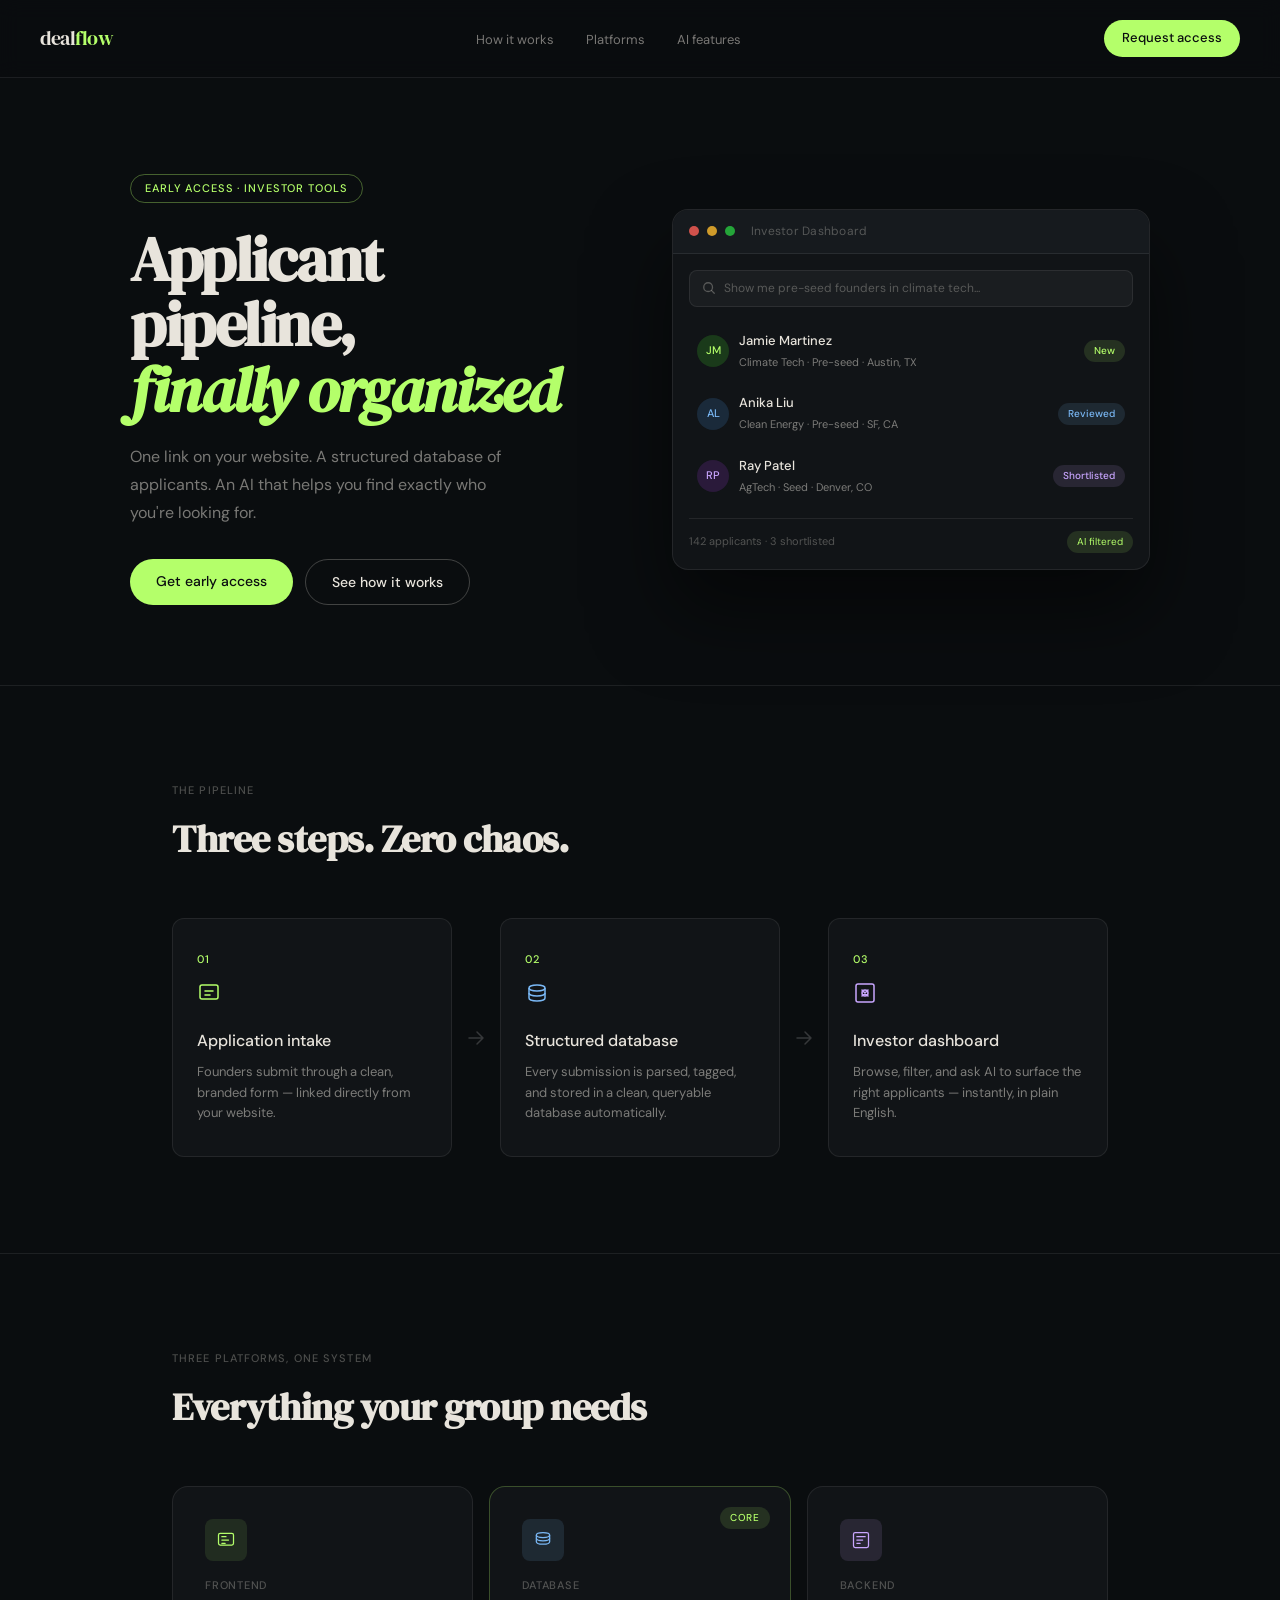
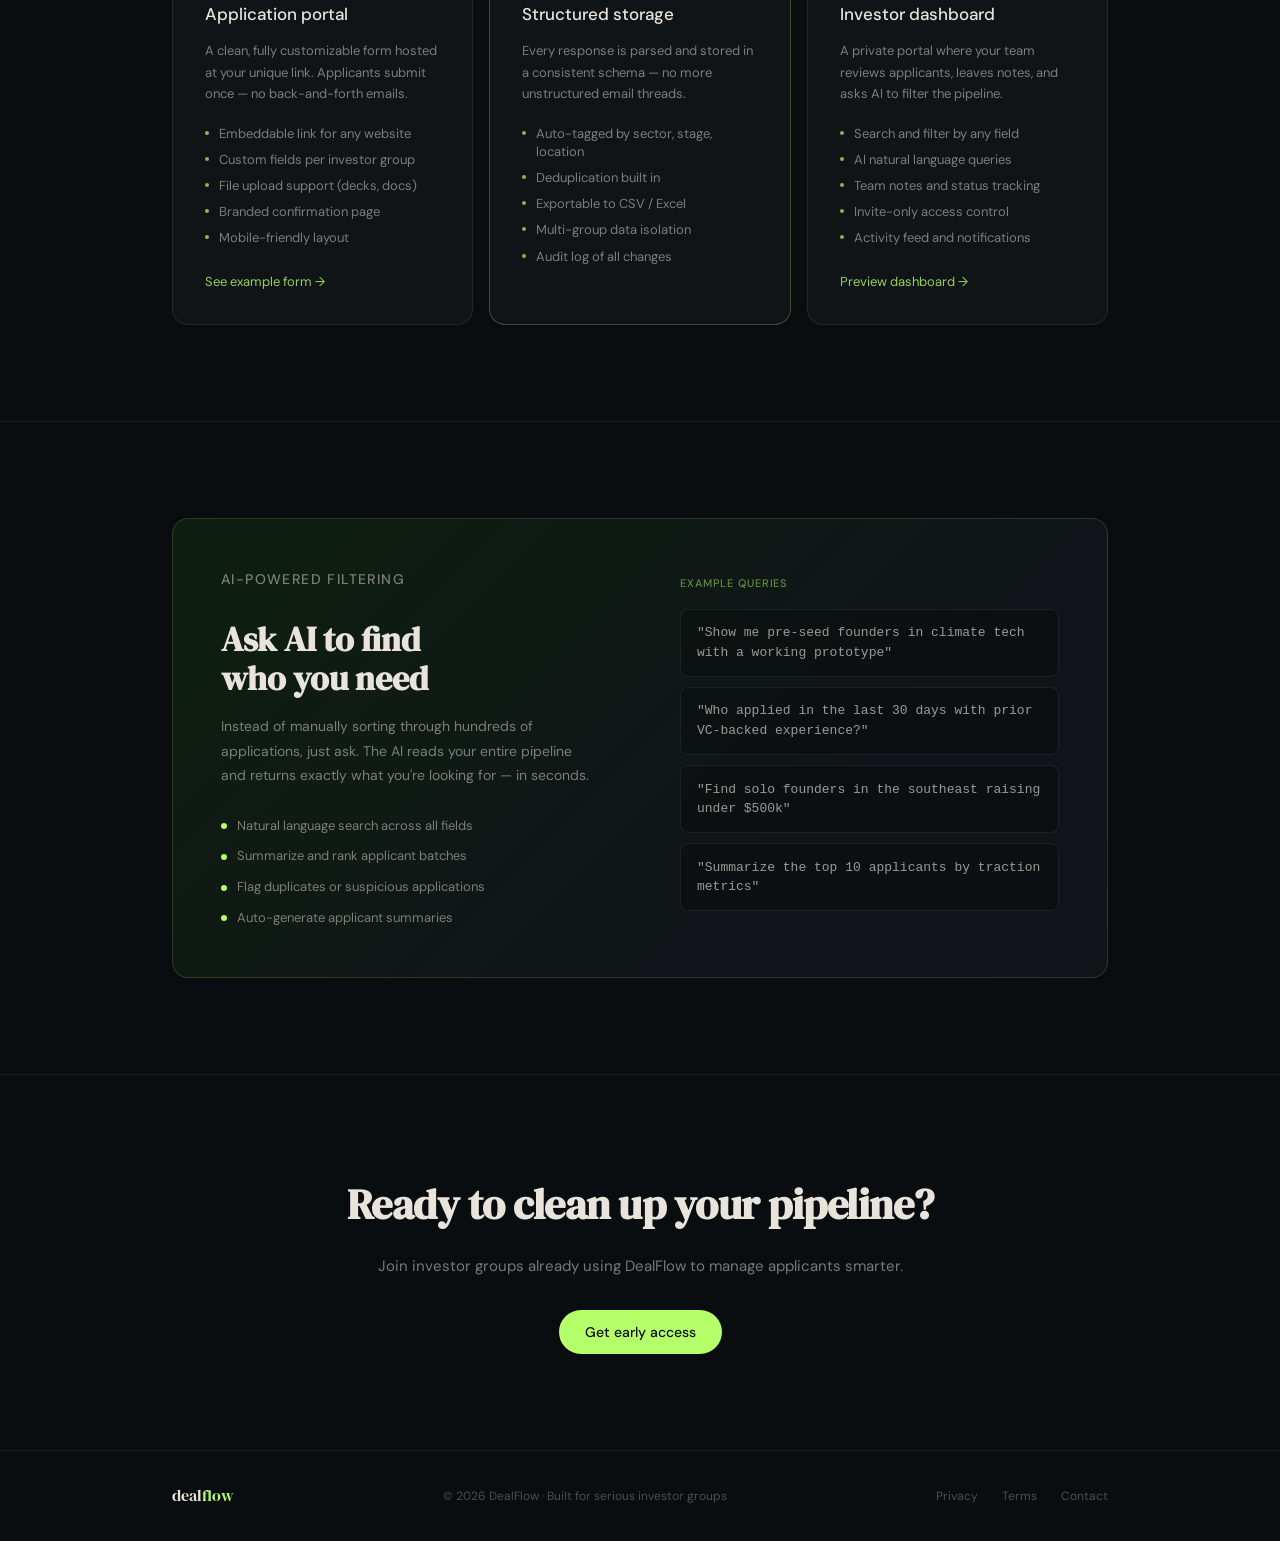
==== index.html @ 6d6d89c4 "Add files via upload" ====
<!DOCTYPE html>
<html lang="en">
<head>
  <meta charset="UTF-8" />
  <meta name="viewport" content="width=device-width, initial-scale=1.0" />
  <title>DealFlow — Investor Pipeline Tool</title>
  <link rel="preconnect" href="https://fonts.googleapis.com" />
  <link rel="preconnect" href="https://fonts.gstatic.com" crossorigin />
  <link href="https://fonts.googleapis.com/css2?family=DM+Serif+Display:ital@0;1&family=DM+Sans:opsz,wght@9..40,300;9..40,400;9..40,500&display=swap" rel="stylesheet" />
  <link rel="stylesheet" href="style.css" />
</head>
<body>

  <!-- NAV -->
  <nav class="nav">
    <div class="nav__logo">deal<span>flow</span></div>
    <ul class="nav__links">
      <li><a href="#how-it-works">How it works</a></li>
      <li><a href="#platforms">Platforms</a></li>
      <li><a href="#ai">AI features</a></li>
    </ul>
    <a href="apply.html" class="btn btn--cta">Request access</a>
    <button class="nav__hamburger" aria-label="Open menu">
      <span></span><span></span><span></span>
    </button>
  </nav>

  <!-- MOBILE MENU -->
  <div class="mobile-menu">
    <a href="#how-it-works">How it works</a>
    <a href="#platforms">Platforms</a>
    <a href="#ai">AI features</a>
    <a href="apply.html" class="btn btn--cta">Request access</a>
  </div>

  <!-- HERO -->
  <section class="hero">
    <div class="hero__inner">
      <div class="pill">Early access · Investor tools</div>
      <h1 class="hero__headline">
        Applicant pipeline,<br><em>finally organized</em>
      </h1>
      <p class="hero__sub">
        One link on your website. A structured database of applicants. An AI that helps you find exactly who you're looking for.
      </p>
      <div class="hero__actions">
        <a href="apply.html" class="btn btn--primary">Get early access</a>
        <a href="#how-it-works" class="btn btn--ghost">See how it works</a>
      </div>
    </div>
    <div class="hero__visual" aria-hidden="true">
      <div class="mock-card">
        <div class="mock-card__header">
          <div class="mock-dot" style="background:#ff5f57"></div>
          <div class="mock-dot" style="background:#febc2e"></div>
          <div class="mock-dot" style="background:#28c840"></div>
          <span class="mock-card__title">Investor Dashboard</span>
        </div>
        <div class="mock-card__body">
          <div class="mock-search">
            <svg width="14" height="14" viewBox="0 0 16 16" fill="none"><circle cx="7" cy="7" r="5" stroke="currentColor" stroke-width="1.5"/><path d="M11 11l3 3" stroke="currentColor" stroke-width="1.5" stroke-linecap="round"/></svg>
            Show me pre-seed founders in climate tech...
          </div>
          <div class="mock-rows">
            <div class="mock-row">
              <div class="mock-avatar" style="background:#1a3a1a; color:#B4FF6A">JM</div>
              <div class="mock-info">
                <strong>Jamie Martinez</strong>
                <span>Climate Tech · Pre-seed · Austin, TX</span>
              </div>
              <div class="mock-badge green">New</div>
            </div>
            <div class="mock-row">
              <div class="mock-avatar" style="background:#1a2a3a; color:#7ab8f5">AL</div>
              <div class="mock-info">
                <strong>Anika Liu</strong>
                <span>Clean Energy · Pre-seed · SF, CA</span>
              </div>
              <div class="mock-badge blue">Reviewed</div>
            </div>
            <div class="mock-row">
              <div class="mock-avatar" style="background:#2a1a3a; color:#c9a6ff">RP</div>
              <div class="mock-info">
                <strong>Ray Patel</strong>
                <span>AgTech · Seed · Denver, CO</span>
              </div>
              <div class="mock-badge purple">Shortlisted</div>
            </div>
          </div>
          <div class="mock-footer">
            <span>142 applicants · 3 shortlisted</span>
            <span class="mock-ai-tag">AI filtered</span>
          </div>
        </div>
      </div>
    </div>
  </section>

  <!-- HOW IT WORKS -->
  <section class="flow-section" id="how-it-works">
    <div class="container">
      <p class="section-label">The pipeline</p>
      <h2 class="section-title">Three steps. Zero chaos.</h2>
      <div class="flow">
        <div class="flow__card">
          <div class="flow__num">01</div>
          <div class="flow__icon">
            <svg width="24" height="24" viewBox="0 0 24 24" fill="none"><rect x="3" y="4" width="18" height="14" rx="2" stroke="#B4FF6A" stroke-width="1.5"/><path d="M8 10h8M8 14h5" stroke="#B4FF6A" stroke-width="1.5" stroke-linecap="round"/></svg>
          </div>
          <h3>Application intake</h3>
          <p>Founders submit through a clean, branded form — linked directly from your website.</p>
        </div>
        <div class="flow__arrow">
          <svg width="24" height="24" viewBox="0 0 24 24" fill="none"><path d="M5 12h14M13 6l6 6-6 6" stroke="currentColor" stroke-width="1.5" stroke-linecap="round" stroke-linejoin="round"/></svg>
        </div>
        <div class="flow__card">
          <div class="flow__num">02</div>
          <div class="flow__icon">
            <svg width="24" height="24" viewBox="0 0 24 24" fill="none"><ellipse cx="12" cy="7" rx="8" ry="3" stroke="#7ab8f5" stroke-width="1.5"/><path d="M4 7v5c0 1.66 3.58 3 8 3s8-1.34 8-3V7" stroke="#7ab8f5" stroke-width="1.5"/><path d="M4 12v5c0 1.66 3.58 3 8 3s8-1.34 8-3v-5" stroke="#7ab8f5" stroke-width="1.5"/></svg>
          </div>
          <h3>Structured database</h3>
          <p>Every submission is parsed, tagged, and stored in a clean, queryable database automatically.</p>
        </div>
        <div class="flow__arrow">
          <svg width="24" height="24" viewBox="0 0 24 24" fill="none"><path d="M5 12h14M13 6l6 6-6 6" stroke="currentColor" stroke-width="1.5" stroke-linecap="round" stroke-linejoin="round"/></svg>
        </div>
        <div class="flow__card">
          <div class="flow__num">03</div>
          <div class="flow__icon">
            <svg width="24" height="24" viewBox="0 0 24 24" fill="none"><rect x="3" y="3" width="18" height="18" rx="2" stroke="#c9a6ff" stroke-width="1.5"/><path d="M9 9l6 6M15 9l-6 6" stroke="#c9a6ff" stroke-width="1.5" stroke-linecap="round"/><circle cx="12" cy="12" r="3" stroke="#c9a6ff" stroke-width="1.5"/></svg>
          </div>
          <h3>Investor dashboard</h3>
          <p>Browse, filter, and ask AI to surface the right applicants — instantly, in plain English.</p>
        </div>
      </div>
    </div>
  </section>

  <!-- PLATFORMS -->
  <section class="platforms" id="platforms">
    <div class="container">
      <p class="section-label">Three platforms, one system</p>
      <h2 class="section-title">Everything your group needs</h2>
      <div class="platforms__grid">

        <div class="platform-card">
          <div class="platform-card__icon icon--green">
            <svg width="20" height="20" viewBox="0 0 24 24" fill="none"><rect x="3" y="4" width="18" height="14" rx="2" stroke="#B4FF6A" stroke-width="1.5"/><path d="M7 8h5M7 12h8M7 16h4" stroke="#B4FF6A" stroke-width="1.5" stroke-linecap="round"/></svg>
          </div>
          <div class="platform-card__tag">Frontend</div>
          <h3>Application portal</h3>
          <p>A clean, fully customizable form hosted at your unique link. Applicants submit once — no back-and-forth emails.</p>
          <ul class="feature-list">
            <li>Embeddable link for any website</li>
            <li>Custom fields per investor group</li>
            <li>File upload support (decks, docs)</li>
            <li>Branded confirmation page</li>
            <li>Mobile-friendly layout</li>
          </ul>
          <a href="apply.html" class="platform-card__link">See example form →</a>
        </div>

        <div class="platform-card platform-card--featured">
          <div class="platform-card__badge">Core</div>
          <div class="platform-card__icon icon--blue">
            <svg width="20" height="20" viewBox="0 0 24 24" fill="none"><ellipse cx="12" cy="6" rx="8" ry="3" stroke="#7ab8f5" stroke-width="1.5"/><path d="M4 6v4c0 1.66 3.58 3 8 3s8-1.34 8-3V6" stroke="#7ab8f5" stroke-width="1.5"/><path d="M4 10v4c0 1.66 3.58 3 8 3s8-1.34 8-3v-4" stroke="#7ab8f5" stroke-width="1.5"/></svg>
          </div>
          <div class="platform-card__tag">Database</div>
          <h3>Structured storage</h3>
          <p>Every response is parsed and stored in a consistent schema — no more unstructured email threads.</p>
          <ul class="feature-list">
            <li>Auto-tagged by sector, stage, location</li>
            <li>Deduplication built in</li>
            <li>Exportable to CSV / Excel</li>
            <li>Multi-group data isolation</li>
            <li>Audit log of all changes</li>
          </ul>
        </div>

        <div class="platform-card">
          <div class="platform-card__icon icon--purple">
            <svg width="20" height="20" viewBox="0 0 24 24" fill="none"><rect x="3" y="3" width="18" height="18" rx="2" stroke="#c9a6ff" stroke-width="1.5"/><path d="M7 8h10M7 12h7M7 16h4" stroke="#c9a6ff" stroke-width="1.5" stroke-linecap="round"/></svg>
          </div>
          <div class="platform-card__tag">Backend</div>
          <h3>Investor dashboard</h3>
          <p>A private portal where your team reviews applicants, leaves notes, and asks AI to filter the pipeline.</p>
          <ul class="feature-list">
            <li>Search and filter by any field</li>
            <li>AI natural language queries</li>
            <li>Team notes and status tracking</li>
            <li>Invite-only access control</li>
            <li>Activity feed and notifications</li>
          </ul>
          <a href="dashboard.html" class="platform-card__link">Preview dashboard →</a>
        </div>

      </div>
    </div>
  </section>

  <!-- AI SECTION -->
  <section class="ai-section" id="ai">
    <div class="container">
      <div class="ai-section__inner">
        <div class="ai-section__copy">
          <p class="section-label">AI-powered filtering</p>
          <h2>Ask AI to find<br>who you need</h2>
          <p>Instead of manually sorting through hundreds of applications, just ask. The AI reads your entire pipeline and returns exactly what you're looking for — in seconds.</p>
          <div class="ai-section__features">
            <div class="ai-feature">
              <div class="ai-feature__dot"></div>
              <span>Natural language search across all fields</span>
            </div>
            <div class="ai-feature">
              <div class="ai-feature__dot"></div>
              <span>Summarize and rank applicant batches</span>
            </div>
            <div class="ai-feature">
              <div class="ai-feature__dot"></div>
              <span>Flag duplicates or suspicious applications</span>
            </div>
            <div class="ai-feature">
              <div class="ai-feature__dot"></div>
              <span>Auto-generate applicant summaries</span>
            </div>
          </div>
        </div>
        <div class="ai-section__queries">
          <p class="query-label">Example queries</p>
          <div class="query-box">"Show me pre-seed founders in climate tech with a working prototype"</div>
          <div class="query-box">"Who applied in the last 30 days with prior VC-backed experience?"</div>
          <div class="query-box">"Find solo founders in the southeast raising under $500k"</div>
          <div class="query-box">"Summarize the top 10 applicants by traction metrics"</div>
        </div>
      </div>
    </div>
  </section>

  <!-- CTA -->
  <section class="cta-section">
    <div class="container">
      <div class="cta-section__inner">
        <h2>Ready to clean up your pipeline?</h2>
        <p>Join investor groups already using DealFlow to manage applicants smarter.</p>
        <a href="apply.html" class="btn btn--primary">Get early access</a>
      </div>
    </div>
  </section>

  <!-- FOOTER -->
  <footer class="footer">
    <div class="container">
      <div class="footer__inner">
        <div class="footer__logo">deal<span>flow</span></div>
        <p class="footer__copy">© 2026 DealFlow · Built for serious investor groups</p>
        <div class="footer__links">
          <a href="#">Privacy</a>
          <a href="#">Terms</a>
          <a href="#">Contact</a>
        </div>
      </div>
    </div>
  </footer>

  <script src="main.js"></script>
</body>
</html>
---- style.css ----
/* =============================================
   DEALFLOW — Main Stylesheet
   ============================================= */

@import url('https://fonts.googleapis.com/css2?family=DM+Serif+Display:ital@0;1&family=DM+Sans:opsz,wght@9..40,300;9..40,400;9..40,500&display=swap');

/* --- RESET & BASE --- */
*, *::before, *::after { box-sizing: border-box; margin: 0; padding: 0; }

:root {
  --bg:         #0A0D0F;
  --bg-card:    #111417;
  --bg-card-2:  #161A1E;
  --accent:     #B4FF6A;
  --accent-dim: rgba(180,255,106,0.12);
  --blue:       #7ab8f5;
  --purple:     #c9a6ff;
  --text:       #E8E4DC;
  --text-muted: rgba(232,228,220,0.5);
  --text-dim:   rgba(232,228,220,0.3);
  --border:     rgba(255,255,255,0.08);
  --border-hover: rgba(180,255,106,0.3);
  --radius-sm:  8px;
  --radius-md:  12px;
  --radius-lg:  16px;
  --radius-pill: 100px;
  --font-serif: 'DM Serif Display', serif;
  --font-sans:  'DM Sans', sans-serif;
}

html { scroll-behavior: smooth; }

body {
  font-family: var(--font-sans);
  background: var(--bg);
  color: var(--text);
  line-height: 1.6;
  overflow-x: hidden;
}

a { text-decoration: none; color: inherit; }
ul { list-style: none; }
img { display: block; max-width: 100%; }

.container {
  max-width: 1000px;
  margin: 0 auto;
  padding: 0 2rem;
}

/* --- BUTTONS --- */
.btn {
  display: inline-block;
  font-family: var(--font-sans);
  font-size: 14px;
  font-weight: 500;
  padding: 11px 26px;
  border-radius: var(--radius-pill);
  border: none;
  cursor: pointer;
  transition: opacity 0.2s, border-color 0.2s;
  white-space: nowrap;
}
.btn--primary {
  background: var(--accent);
  color: #0A0D0F;
}
.btn--primary:hover { opacity: 0.85; }

.btn--ghost {
  background: transparent;
  color: var(--text);
  border: 0.5px solid rgba(232,228,220,0.25);
}
.btn--ghost:hover { border-color: rgba(232,228,220,0.55); }

.btn--cta {
  background: var(--accent);
  color: #0A0D0F;
  font-size: 13px;
  padding: 8px 18px;
}
.btn--cta:hover { opacity: 0.85; }

/* --- SECTION LABELS & TITLES --- */
.section-label {
  font-size: 11px;
  font-weight: 500;
  letter-spacing: 0.1em;
  text-transform: uppercase;
  color: var(--text-dim);
  margin-bottom: 0.6rem;
}
.section-title {
  font-family: var(--font-serif);
  font-size: clamp(28px, 4vw, 38px);
  letter-spacing: -0.5px;
  color: var(--text);
  margin-bottom: 3rem;
}

.pill {
  display: inline-flex;
  align-items: center;
  font-size: 11px;
  font-weight: 500;
  letter-spacing: 0.08em;
  text-transform: uppercase;
  color: var(--accent);
  border: 0.5px solid rgba(180,255,106,0.35);
  padding: 5px 14px;
  border-radius: var(--radius-pill);
  margin-bottom: 1.5rem;
}

/* =============================================
   NAV
   ============================================= */
.nav {
  display: flex;
  align-items: center;
  justify-content: space-between;
  gap: 2rem;
  padding: 1.25rem 2.5rem;
  border-bottom: 0.5px solid var(--border);
  position: sticky;
  top: 0;
  background: rgba(10,13,15,0.92);
  backdrop-filter: blur(10px);
  -webkit-backdrop-filter: blur(10px);
  z-index: 100;
}

.nav__logo {
  font-family: var(--font-serif);
  font-size: 20px;
  letter-spacing: -0.5px;
  color: var(--text);
  flex-shrink: 0;
}
.nav__logo span { color: var(--accent); }

.nav__links {
  display: flex;
  gap: 2rem;
  flex: 1;
  justify-content: center;
}
.nav__links a {
  font-size: 13px;
  color: var(--text-muted);
  transition: color 0.2s;
}
.nav__links a:hover { color: var(--text); }

.nav__hamburger {
  display: none;
  flex-direction: column;
  gap: 5px;
  background: none;
  border: none;
  cursor: pointer;
  padding: 4px;
}
.nav__hamburger span {
  display: block;
  width: 22px;
  height: 1.5px;
  background: var(--text);
  transition: all 0.3s;
}

/* Mobile menu */
.mobile-menu {
  display: none;
  flex-direction: column;
  gap: 0;
  background: var(--bg-card);
  border-bottom: 0.5px solid var(--border);
  padding: 1rem 2rem;
  position: sticky;
  top: 64px;
  z-index: 99;
}
.mobile-menu a {
  font-size: 15px;
  color: var(--text-muted);
  padding: 0.75rem 0;
  border-bottom: 0.5px solid var(--border);
  transition: color 0.2s;
}
.mobile-menu a:last-child { border-bottom: none; margin-top: 0.5rem; }
.mobile-menu a:hover { color: var(--text); }
.mobile-menu.open { display: flex; }

/* =============================================
   HERO
   ============================================= */
.hero {
  display: grid;
  grid-template-columns: 1fr 1fr;
  gap: 4rem;
  align-items: center;
  padding: 6rem 2.5rem 5rem;
  max-width: 1100px;
  margin: 0 auto;
}

.hero__headline {
  font-family: var(--font-serif);
  font-size: clamp(40px, 5.5vw, 62px);
  line-height: 1.05;
  letter-spacing: -1.5px;
  margin-bottom: 1.25rem;
}
.hero__headline em {
  font-style: italic;
  color: var(--accent);
}

.hero__sub {
  font-size: 16px;
  color: var(--text-muted);
  line-height: 1.75;
  max-width: 400px;
  margin-bottom: 2rem;
}

.hero__actions {
  display: flex;
  gap: 12px;
  flex-wrap: wrap;
}

/* Dashboard mockup */
.mock-card {
  background: var(--bg-card);
  border: 0.5px solid var(--border);
  border-radius: var(--radius-lg);
  overflow: hidden;
  box-shadow: 0 40px 80px rgba(0,0,0,0.5);
}

.mock-card__header {
  display: flex;
  align-items: center;
  gap: 8px;
  padding: 12px 16px;
  border-bottom: 0.5px solid var(--border);
  background: var(--bg-card-2);
}
.mock-dot {
  width: 10px;
  height: 10px;
  border-radius: 50%;
  opacity: 0.8;
}
.mock-card__title {
  font-size: 12px;
  color: var(--text-dim);
  margin-left: 8px;
  letter-spacing: 0.02em;
}

.mock-card__body { padding: 16px; }

.mock-search {
  display: flex;
  align-items: center;
  gap: 8px;
  background: rgba(255,255,255,0.04);
  border: 0.5px solid var(--border);
  border-radius: var(--radius-sm);
  padding: 8px 12px;
  font-size: 12px;
  color: var(--text-dim);
  margin-bottom: 14px;
}

.mock-rows { display: flex; flex-direction: column; gap: 2px; }

.mock-row {
  display: flex;
  align-items: center;
  gap: 10px;
  padding: 10px 8px;
  border-radius: var(--radius-sm);
  transition: background 0.2s;
}
.mock-row:hover { background: rgba(255,255,255,0.03); }

.mock-avatar {
  width: 32px;
  height: 32px;
  border-radius: 50%;
  display: flex;
  align-items: center;
  justify-content: center;
  font-size: 11px;
  font-weight: 500;
  flex-shrink: 0;
}

.mock-info {
  display: flex;
  flex-direction: column;
  gap: 2px;
  flex: 1;
}
.mock-info strong { font-size: 13px; font-weight: 500; }
.mock-info span { font-size: 11px; color: var(--text-muted); }

.mock-badge {
  font-size: 10px;
  font-weight: 500;
  padding: 3px 10px;
  border-radius: var(--radius-pill);
  flex-shrink: 0;
}
.mock-badge.green  { background: rgba(180,255,106,0.12); color: var(--accent); }
.mock-badge.blue   { background: rgba(122,184,245,0.12); color: var(--blue); }
.mock-badge.purple { background: rgba(201,166,255,0.12); color: var(--purple); }

.mock-footer {
  display: flex;
  justify-content: space-between;
  align-items: center;
  margin-top: 12px;
  padding-top: 12px;
  border-top: 0.5px solid var(--border);
  font-size: 11px;
  color: var(--text-dim);
}
.mock-ai-tag {
  font-size: 10px;
  color: var(--accent);
  background: var(--accent-dim);
  padding: 3px 10px;
  border-radius: var(--radius-pill);
}

/* =============================================
   FLOW SECTION
   ============================================= */
.flow-section {
  padding: 6rem 0;
  border-top: 0.5px solid var(--border);
}

.flow {
  display: grid;
  grid-template-columns: 1fr 48px 1fr 48px 1fr;
  align-items: center;
  gap: 0;
}

.flow__card {
  background: var(--bg-card);
  border: 0.5px solid var(--border);
  border-radius: var(--radius-md);
  padding: 2rem 1.5rem;
  transition: border-color 0.25s;
}
.flow__card:hover { border-color: rgba(255,255,255,0.2); }

.flow__num {
  font-size: 11px;
  font-weight: 500;
  letter-spacing: 0.08em;
  color: var(--accent);
  margin-bottom: 0.75rem;
}
.flow__icon { margin-bottom: 1rem; }

.flow__card h3 {
  font-size: 16px;
  font-weight: 500;
  color: var(--text);
  margin-bottom: 0.5rem;
}
.flow__card p {
  font-size: 13px;
  color: var(--text-muted);
  line-height: 1.6;
}

.flow__arrow {
  display: flex;
  justify-content: center;
  color: rgba(255,255,255,0.18);
}

/* =============================================
   PLATFORMS
   ============================================= */
.platforms {
  padding: 6rem 0;
  border-top: 0.5px solid var(--border);
}

.platforms__grid {
  display: grid;
  grid-template-columns: repeat(3, 1fr);
  gap: 16px;
}

.platform-card {
  background: var(--bg-card);
  border: 0.5px solid var(--border);
  border-radius: var(--radius-lg);
  padding: 2rem;
  position: relative;
  transition: border-color 0.25s;
  display: flex;
  flex-direction: column;
  gap: 0;
}
.platform-card:hover { border-color: rgba(255,255,255,0.18); }
.platform-card--featured { border-color: rgba(180,255,106,0.25); }

.platform-card__badge {
  position: absolute;
  top: 1.25rem;
  right: 1.25rem;
  font-size: 10px;
  font-weight: 500;
  letter-spacing: 0.06em;
  text-transform: uppercase;
  color: var(--accent);
  background: var(--accent-dim);
  padding: 3px 10px;
  border-radius: var(--radius-pill);
}

.platform-card__icon {
  width: 42px;
  height: 42px;
  border-radius: var(--radius-sm);
  display: flex;
  align-items: center;
  justify-content: center;
  margin-bottom: 1rem;
}
.icon--green { background: rgba(180,255,106,0.1); }
.icon--blue  { background: rgba(122,184,245,0.12); }
.icon--purple { background: rgba(201,166,255,0.12); }

.platform-card__tag {
  font-size: 11px;
  font-weight: 500;
  letter-spacing: 0.07em;
  text-transform: uppercase;
  color: var(--text-dim);
  margin-bottom: 0.4rem;
}

.platform-card h3 {
  font-size: 17px;
  font-weight: 500;
  color: var(--text);
  margin-bottom: 0.75rem;
}
.platform-card p {
  font-size: 13px;
  color: var(--text-muted);
  line-height: 1.65;
  margin-bottom: 1.25rem;
}

.feature-list {
  display: flex;
  flex-direction: column;
  gap: 8px;
  flex: 1;
}
.feature-list li {
  display: flex;
  align-items: flex-start;
  gap: 10px;
  font-size: 13px;
  color: var(--text-muted);
  line-height: 1.4;
}
.feature-list li::before {
  content: '';
  width: 4px;
  height: 4px;
  border-radius: 50%;
  background: var(--accent);
  margin-top: 6px;
  flex-shrink: 0;
  opacity: 0.7;
}

.platform-card__link {
  display: inline-block;
  margin-top: 1.5rem;
  font-size: 13px;
  color: var(--accent);
  opacity: 0.8;
  transition: opacity 0.2s;
}
.platform-card__link:hover { opacity: 1; }

/* =============================================
   AI SECTION
   ============================================= */
.ai-section {
  padding: 6rem 0;
  border-top: 0.5px solid var(--border);
}

.ai-section__inner {
  display: grid;
  grid-template-columns: 1fr 1fr;
  gap: 5rem;
  align-items: center;
  background: linear-gradient(135deg, #0e1f10 0%, #101419 70%);
  border: 0.5px solid rgba(180,255,106,0.15);
  border-radius: var(--radius-lg);
  padding: 3rem;
}

.ai-section__copy h2 {
  font-family: var(--font-serif);
  font-size: clamp(26px, 3.5vw, 34px);
  line-height: 1.15;
  margin-bottom: 1rem;
  margin-top: 0.5rem;
}
.ai-section__copy p {
  font-size: 14px;
  color: var(--text-muted);
  line-height: 1.75;
  margin-bottom: 1.75rem;
}

.ai-section__features {
  display: flex;
  flex-direction: column;
  gap: 10px;
}
.ai-feature {
  display: flex;
  align-items: center;
  gap: 10px;
  font-size: 13px;
  color: var(--text-muted);
}
.ai-feature__dot {
  width: 6px;
  height: 6px;
  border-radius: 50%;
  background: var(--accent);
  flex-shrink: 0;
}

.query-label {
  font-size: 11px;
  font-weight: 500;
  letter-spacing: 0.08em;
  text-transform: uppercase;
  color: rgba(180,255,106,0.5);
  margin-bottom: 1rem;
}

.query-box {
  background: rgba(0,0,0,0.25);
  border: 0.5px solid rgba(255,255,255,0.07);
  border-radius: var(--radius-sm);
  padding: 0.85rem 1rem;
  font-size: 13px;
  color: rgba(232,228,220,0.65);
  font-family: 'DM Mono', monospace, var(--font-sans);
  margin-bottom: 10px;
  line-height: 1.5;
  transition: border-color 0.2s;
  cursor: default;
}
.query-box:hover { border-color: rgba(180,255,106,0.25); }

/* =============================================
   CTA SECTION
   ============================================= */
.cta-section {
  padding: 6rem 0;
  border-top: 0.5px solid var(--border);
}

.cta-section__inner {
  text-align: center;
}
.cta-section__inner h2 {
  font-family: var(--font-serif);
  font-size: clamp(28px, 4vw, 42px);
  letter-spacing: -0.5px;
  margin-bottom: 1rem;
}
.cta-section__inner p {
  font-size: 15px;
  color: var(--text-muted);
  margin-bottom: 2rem;
}

/* =============================================
   FOOTER
   ============================================= */
.footer {
  border-top: 0.5px solid var(--border);
  padding: 2rem 0;
}

.footer__inner {
  display: flex;
  align-items: center;
  justify-content: space-between;
  flex-wrap: wrap;
  gap: 1rem;
}

.footer__logo {
  font-family: var(--font-serif);
  font-size: 16px;
  color: var(--text);
}
.footer__logo span { color: var(--accent); }

.footer__copy {
  font-size: 12px;
  color: var(--text-dim);
}

.footer__links {
  display: flex;
  gap: 1.5rem;
}
.footer__links a {
  font-size: 12px;
  color: var(--text-dim);
  transition: color 0.2s;
}
.footer__links a:hover { color: var(--text-muted); }

/* =============================================
   RESPONSIVE
   ============================================= */
@media (max-width: 900px) {
  .hero {
    grid-template-columns: 1fr;
    padding: 4rem 1.5rem 3rem;
    gap: 3rem;
  }
  .hero__visual { order: -1; }
  .hero__sub { max-width: 100%; }

  .flow {
    grid-template-columns: 1fr;
    gap: 1rem;
  }
  .flow__arrow { transform: rotate(90deg); }

  .platforms__grid {
    grid-template-columns: 1fr;
  }

  .ai-section__inner {
    grid-template-columns: 1fr;
    gap: 2.5rem;
    padding: 2rem;
  }
}

@media (max-width: 640px) {
  .nav__links { display: none; }
  .nav .btn--cta { display: none; }
  .nav__hamburger { display: flex; }

  .nav { padding: 1rem 1.25rem; }
  .container { padding: 0 1.25rem; }

  .flow-section,
  .platforms,
  .ai-section,
  .cta-section { padding: 4rem 0; }

  .footer__inner { flex-direction: column; align-items: flex-start; }
}
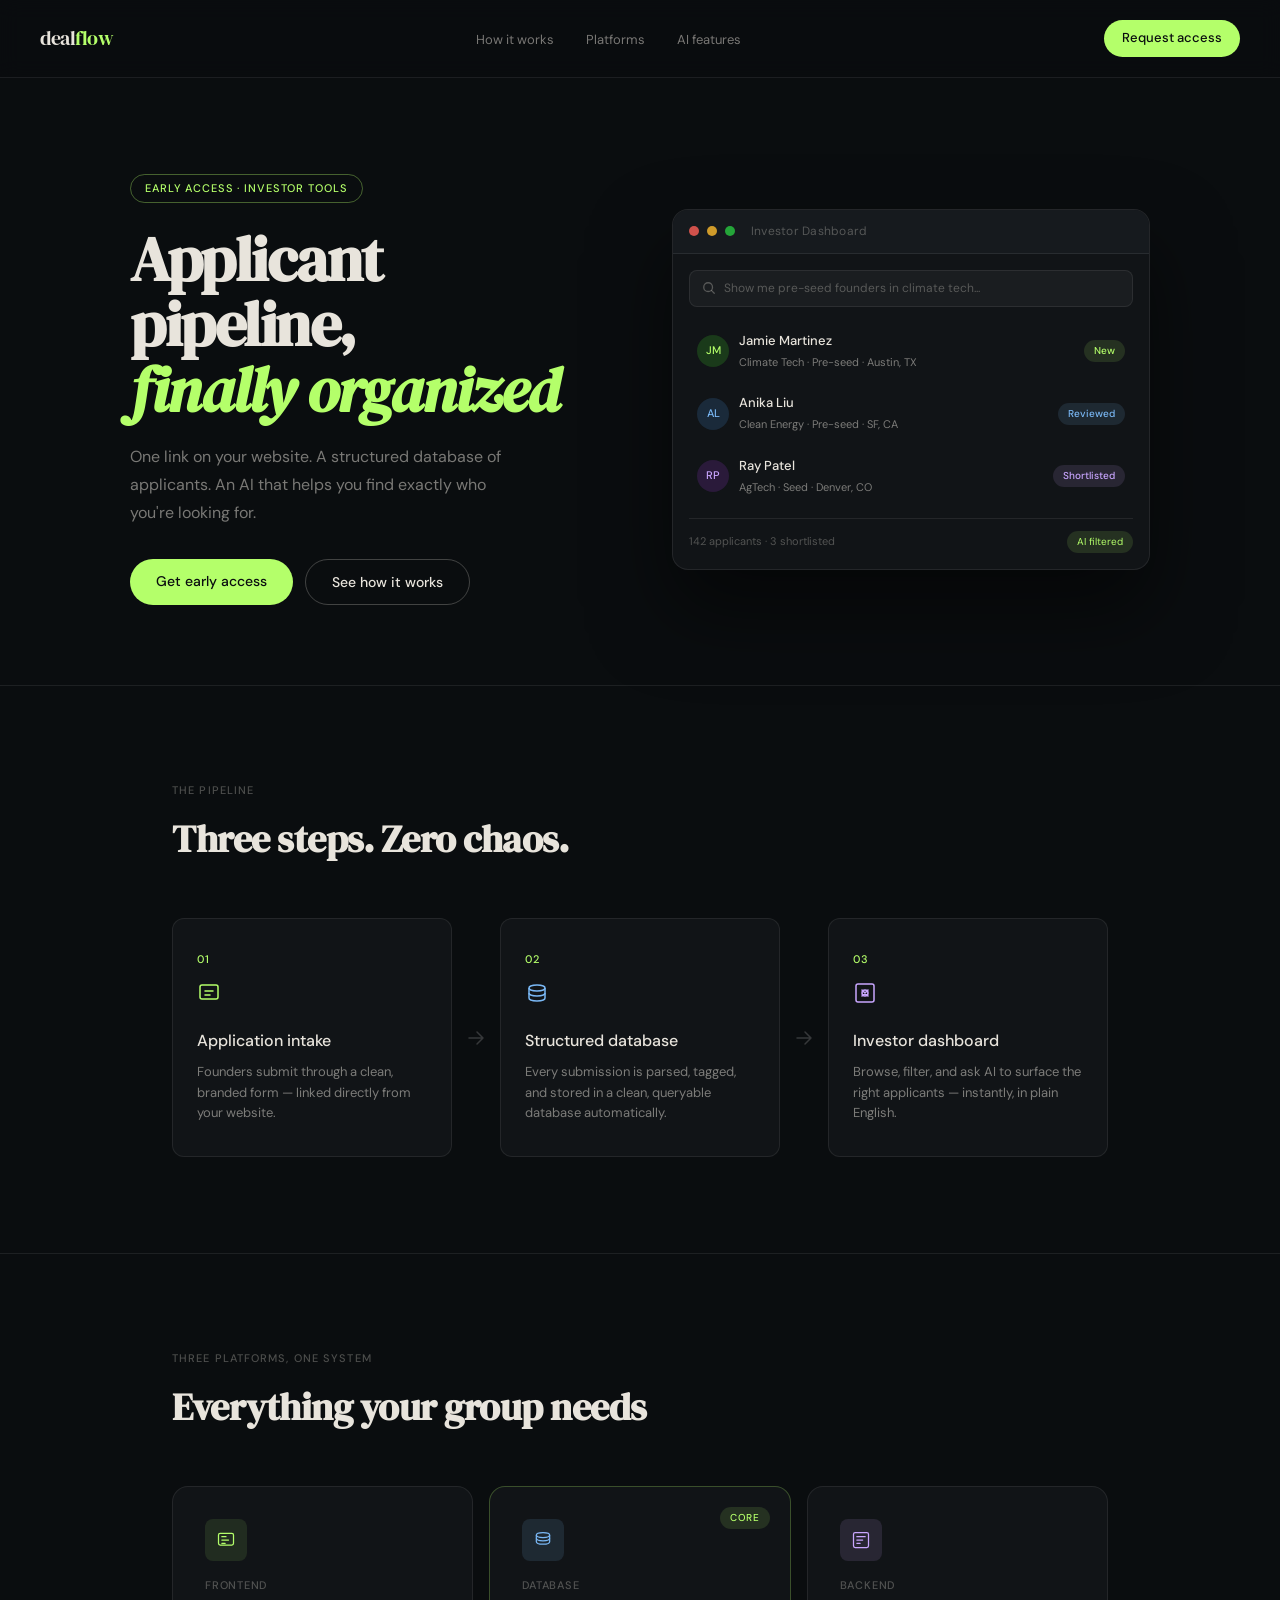
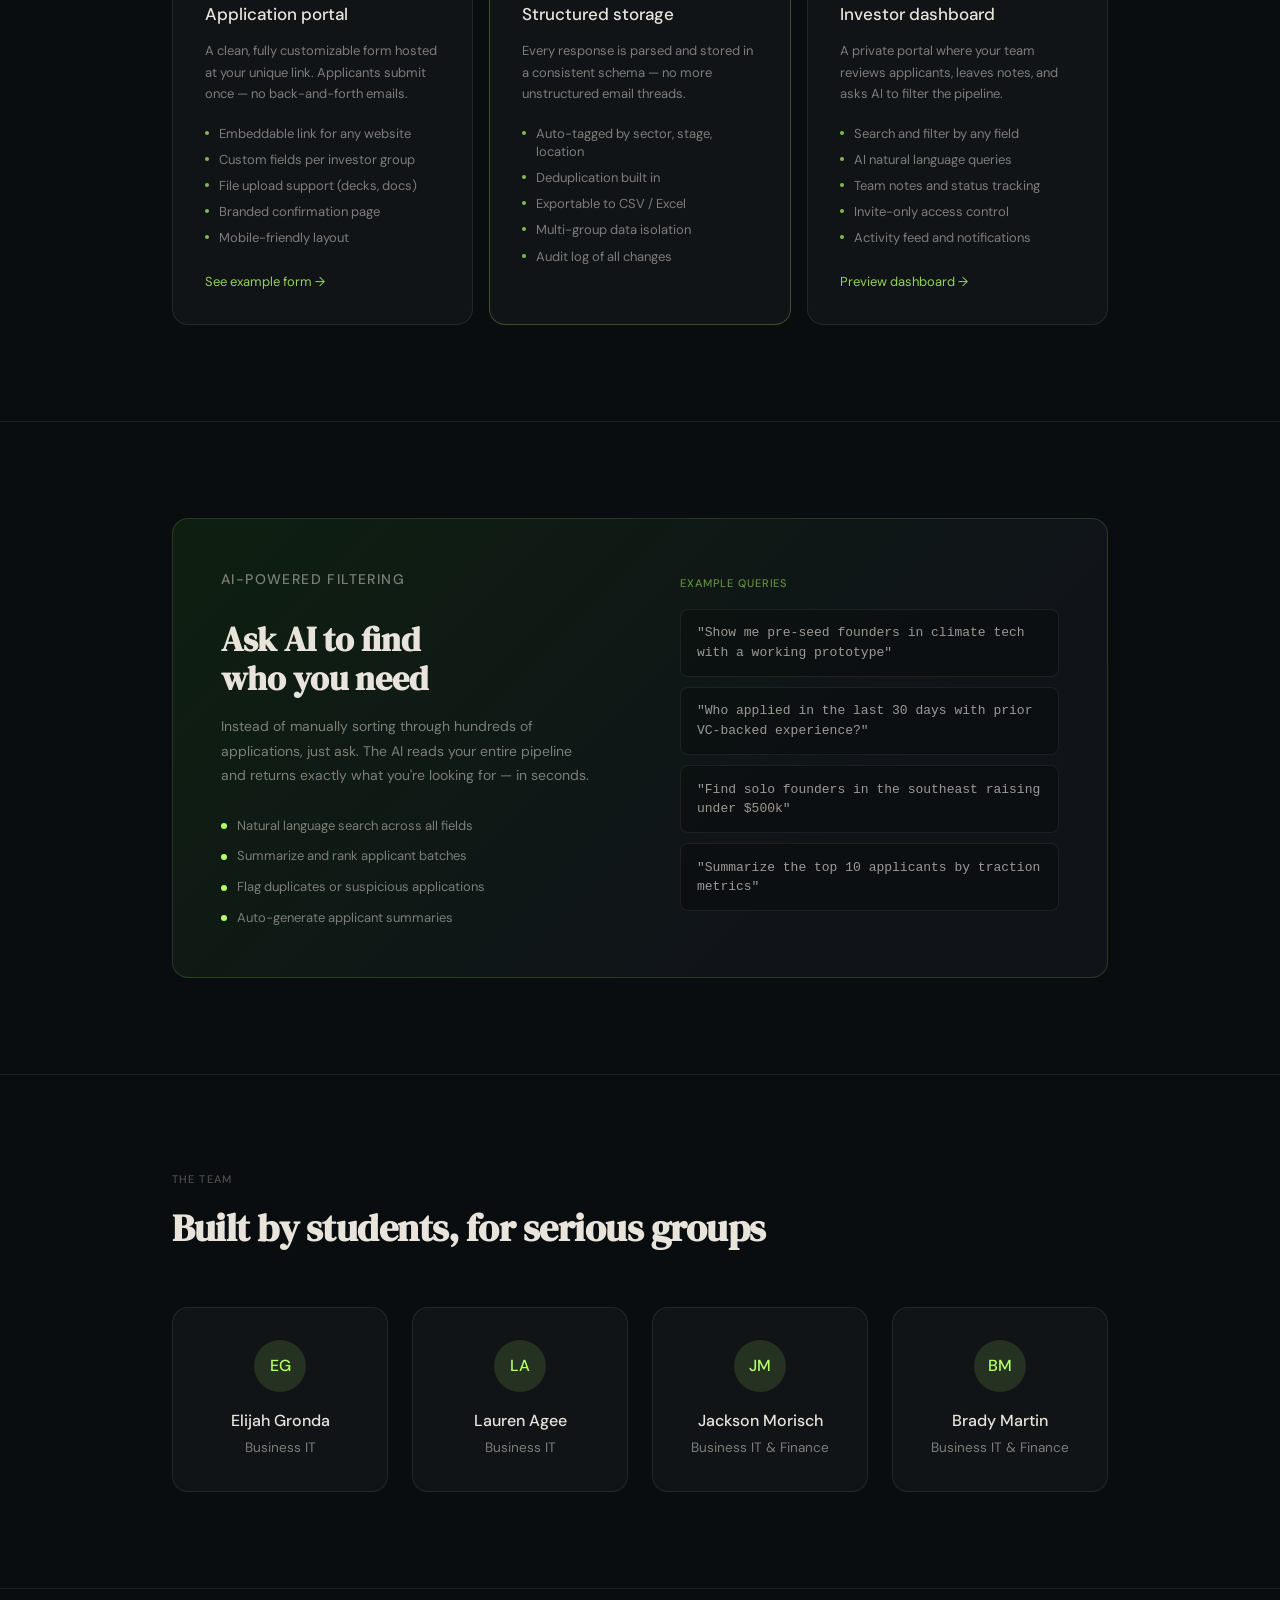
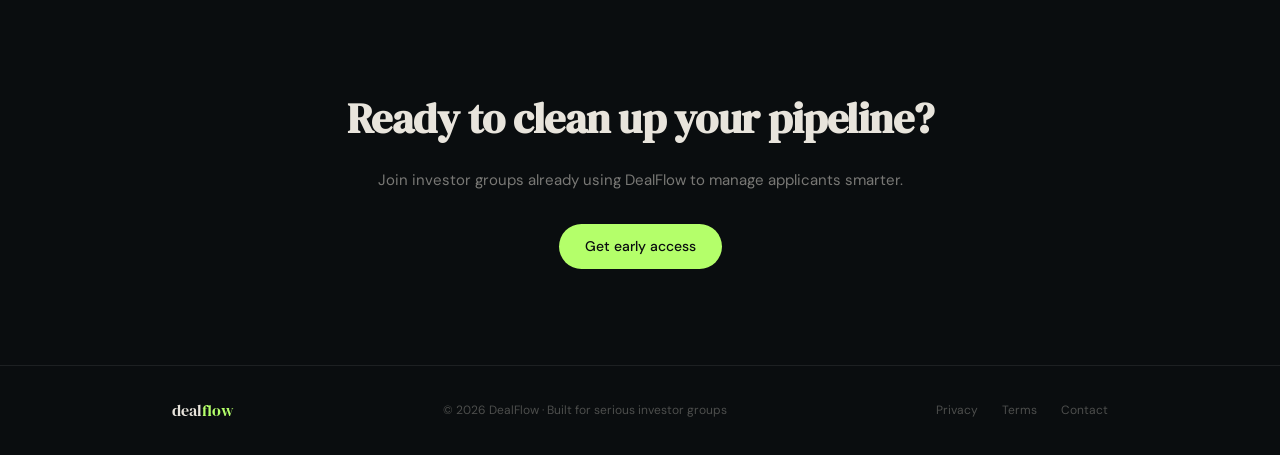
==== commit 38e83536: "Add team section with founders" ====
--- a/index.html
+++ b/index.html
@@ -236,6 +236,36 @@
     </div>
   </section>
 
+  <!-- TEAM -->
+  <section class="team-section">
+    <div class="container">
+      <p class="section-label">The team</p>
+      <h2 class="section-title">Built by students, for serious groups</h2>
+      <div class="team-grid">
+        <div class="team-card">
+          <div class="team-card__initials">EG</div>
+          <h3>Elijah Gronda</h3>
+          <p>Business IT</p>
+        </div>
+        <div class="team-card">
+          <div class="team-card__initials">LA</div>
+          <h3>Lauren Agee</h3>
+          <p>Business IT</p>
+        </div>
+        <div class="team-card">
+          <div class="team-card__initials">JM</div>
+          <h3>Jackson Morisch</h3>
+          <p>Business IT &amp; Finance</p>
+        </div>
+        <div class="team-card">
+          <div class="team-card__initials">BM</div>
+          <h3>Brady Martin</h3>
+          <p>Business IT &amp; Finance</p>
+        </div>
+      </div>
+    </div>
+  </section>
+
   <!-- CTA -->
   <section class="cta-section">
     <div class="container">
--- a/style.css
+++ b/style.css
@@ -685,3 +685,63 @@
 
   .footer__inner { flex-direction: column; align-items: flex-start; }
 }
+
+/* --- TEAM SECTION --- */
+.team-section {
+  padding: 6rem 0;
+  border-top: 1px solid var(--border);
+}
+
+.team-grid {
+  display: grid;
+  grid-template-columns: repeat(4, 1fr);
+  gap: 1.5rem;
+  margin-top: 3rem;
+}
+
+.team-card {
+  background: var(--bg-card);
+  border: 1px solid var(--border);
+  border-radius: var(--radius-lg);
+  padding: 2rem 1.5rem;
+  text-align: center;
+  transition: border-color 0.2s;
+}
+
+.team-card:hover { border-color: var(--border-hover); }
+
+.team-card__initials {
+  width: 52px;
+  height: 52px;
+  border-radius: 50%;
+  background: var(--accent-dim);
+  color: var(--accent);
+  font-family: var(--font-sans);
+  font-weight: 500;
+  font-size: 1rem;
+  display: flex;
+  align-items: center;
+  justify-content: center;
+  margin: 0 auto 1rem;
+}
+
+.team-card h3 {
+  font-family: var(--font-sans);
+  font-size: 1rem;
+  font-weight: 500;
+  color: var(--text);
+  margin-bottom: 0.25rem;
+}
+
+.team-card p {
+  font-size: 0.85rem;
+  color: var(--text-muted);
+}
+
+@media (max-width: 768px) {
+  .team-grid { grid-template-columns: repeat(2, 1fr); }
+}
+
+@media (max-width: 480px) {
+  .team-grid { grid-template-columns: 1fr; }
+}
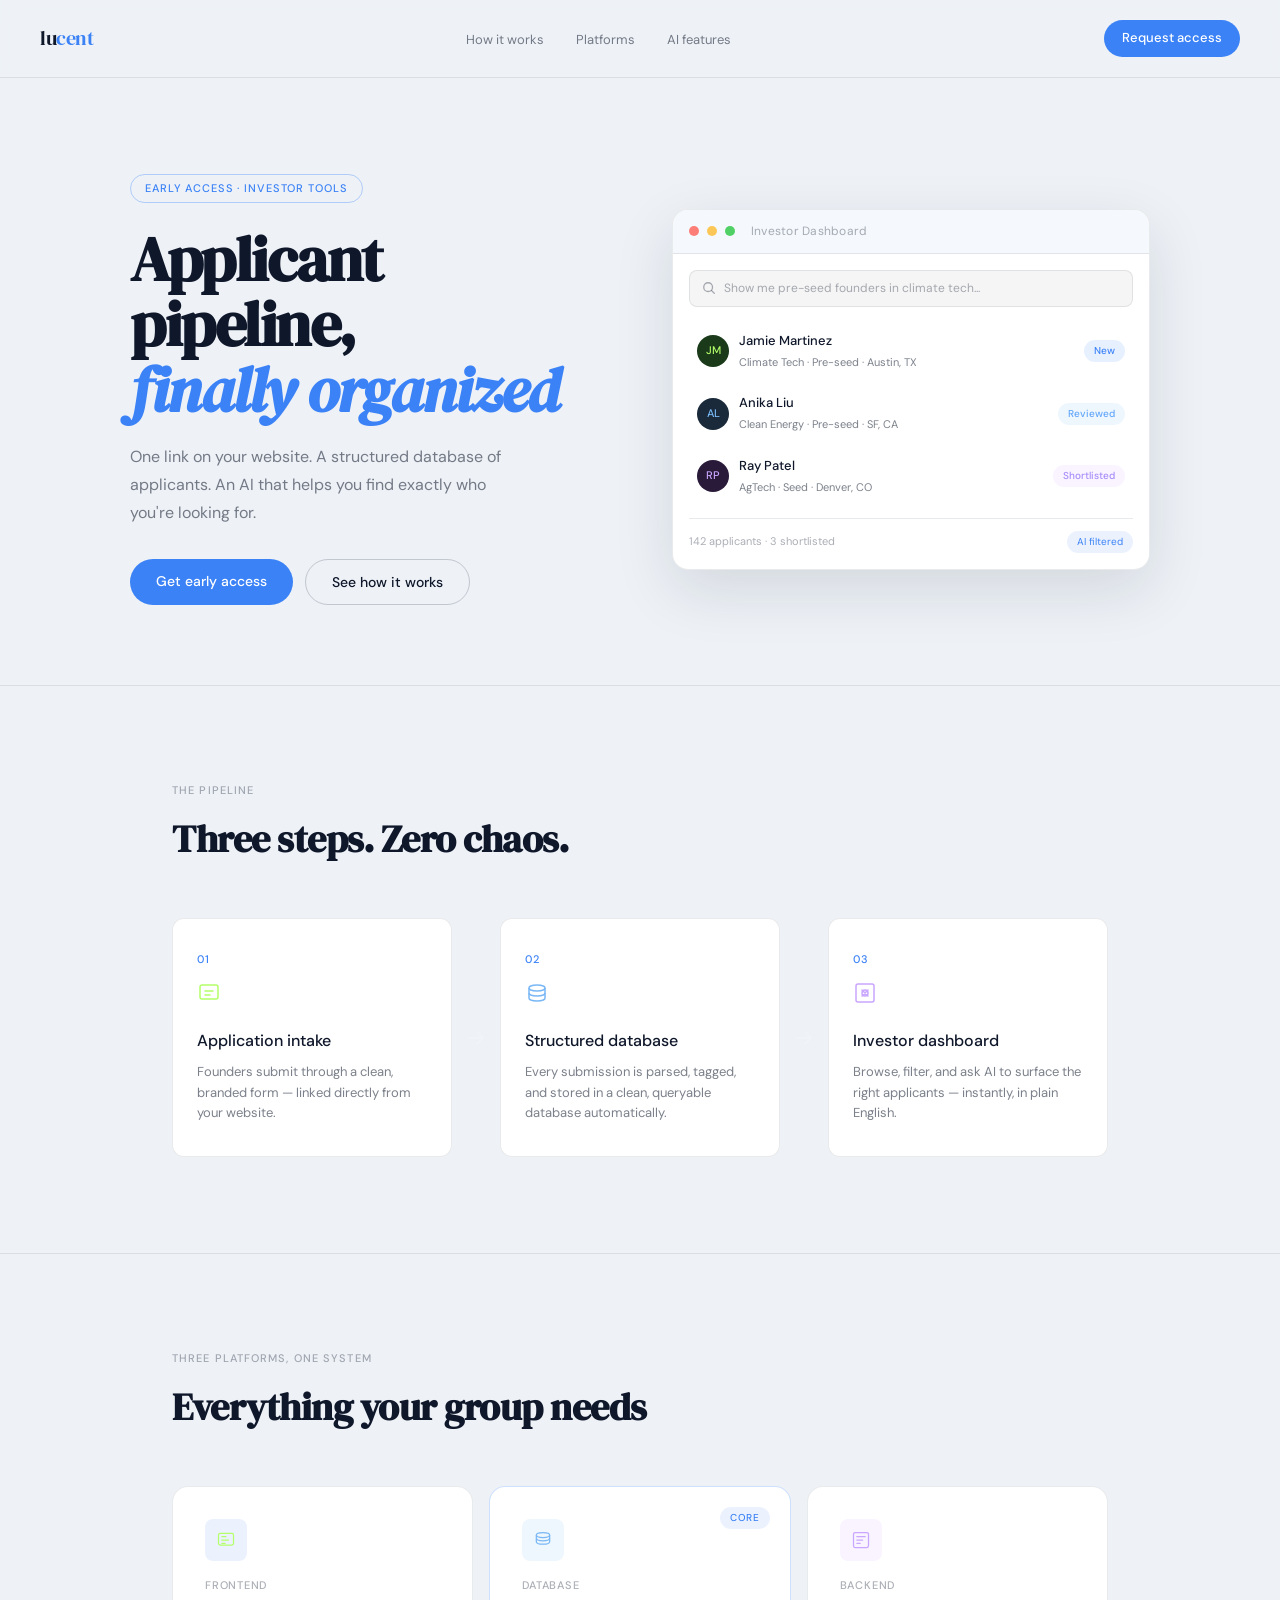
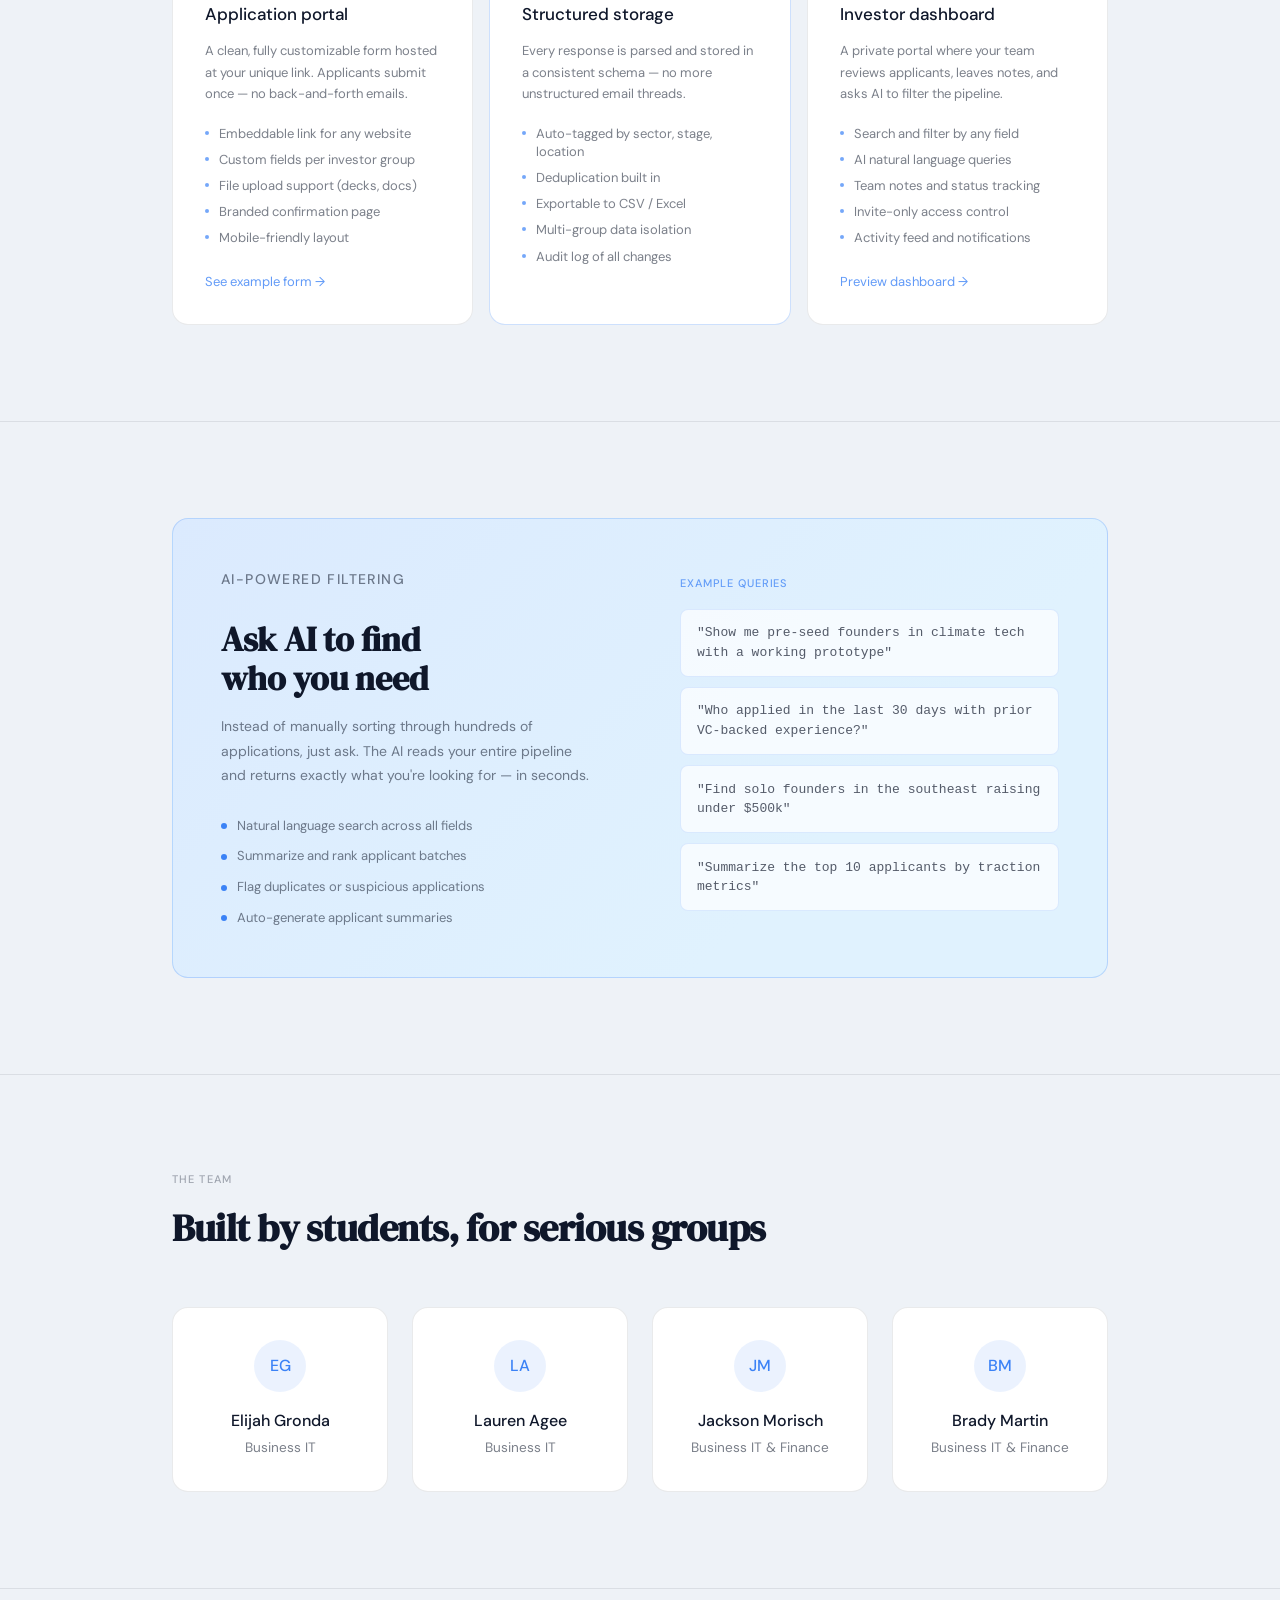
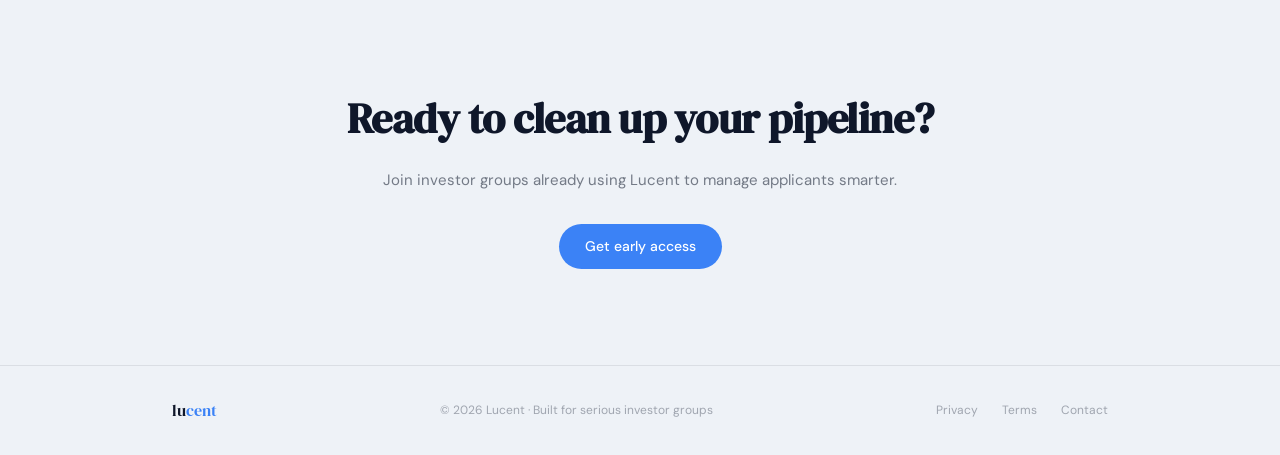
==== commit 3fa0e7a1: "Rebrand to Lucent + light blue/gray color scheme" ====
--- a/index.html
+++ b/index.html
@@ -3,7 +3,7 @@
 <head>
   <meta charset="UTF-8" />
   <meta name="viewport" content="width=device-width, initial-scale=1.0" />
-  <title>DealFlow — Investor Pipeline Tool</title>
+  <title>Lucent — Investor Pipeline Tool</title>
   <link rel="preconnect" href="https://fonts.googleapis.com" />
   <link rel="preconnect" href="https://fonts.gstatic.com" crossorigin />
   <link href="https://fonts.googleapis.com/css2?family=DM+Serif+Display:ital@0;1&family=DM+Sans:opsz,wght@9..40,300;9..40,400;9..40,500&display=swap" rel="stylesheet" />
@@ -13,13 +13,13 @@
 
   <!-- NAV -->
   <nav class="nav">
-    <div class="nav__logo">deal<span>flow</span></div>
+    <div class="nav__logo">lu<span>cent</span></div>
     <ul class="nav__links">
       <li><a href="#how-it-works">How it works</a></li>
       <li><a href="#platforms">Platforms</a></li>
       <li><a href="#ai">AI features</a></li>
     </ul>
-    <a href="apply.html" class="btn btn--cta">Request access</a>
+    <a href="signup.html" class="btn btn--cta">Request access</a>
     <button class="nav__hamburger" aria-label="Open menu">
       <span></span><span></span><span></span>
     </button>
@@ -30,7 +30,7 @@
     <a href="#how-it-works">How it works</a>
     <a href="#platforms">Platforms</a>
     <a href="#ai">AI features</a>
-    <a href="apply.html" class="btn btn--cta">Request access</a>
+    <a href="signup.html" class="btn btn--cta">Request access</a>
   </div>
 
   <!-- HERO -->
@@ -44,7 +44,7 @@
         One link on your website. A structured database of applicants. An AI that helps you find exactly who you're looking for.
       </p>
       <div class="hero__actions">
-        <a href="apply.html" class="btn btn--primary">Get early access</a>
+        <a href="signup.html" class="btn btn--primary">Get early access</a>
         <a href="#how-it-works" class="btn btn--ghost">See how it works</a>
       </div>
     </div>
@@ -271,8 +271,8 @@
     <div class="container">
       <div class="cta-section__inner">
         <h2>Ready to clean up your pipeline?</h2>
-        <p>Join investor groups already using DealFlow to manage applicants smarter.</p>
-        <a href="apply.html" class="btn btn--primary">Get early access</a>
+        <p>Join investor groups already using Lucent to manage applicants smarter.</p>
+        <a href="signup.html" class="btn btn--primary">Get early access</a>
       </div>
     </div>
   </section>
@@ -281,8 +281,8 @@
   <footer class="footer">
     <div class="container">
       <div class="footer__inner">
-        <div class="footer__logo">deal<span>flow</span></div>
-        <p class="footer__copy">© 2026 DealFlow · Built for serious investor groups</p>
+        <div class="footer__logo">lu<span>cent</span></div>
+        <p class="footer__copy">© 2026 Lucent · Built for serious investor groups</p>
         <div class="footer__links">
           <a href="#">Privacy</a>
           <a href="#">Terms</a>
--- a/style.css
+++ b/style.css
@@ -1,5 +1,5 @@
 /* =============================================
-   DEALFLOW — Main Stylesheet
+   LUCENT — Main Stylesheet
    ============================================= */
 
 @import url('https://fonts.googleapis.com/css2?family=DM+Serif+Display:ital@0;1&family=DM+Sans:opsz,wght@9..40,300;9..40,400;9..40,500&display=swap');
@@ -8,18 +8,18 @@
 *, *::before, *::after { box-sizing: border-box; margin: 0; padding: 0; }
 
 :root {
-  --bg:         #0A0D0F;
-  --bg-card:    #111417;
-  --bg-card-2:  #161A1E;
-  --accent:     #B4FF6A;
-  --accent-dim: rgba(180,255,106,0.12);
-  --blue:       #7ab8f5;
-  --purple:     #c9a6ff;
-  --text:       #E8E4DC;
-  --text-muted: rgba(232,228,220,0.5);
-  --text-dim:   rgba(232,228,220,0.3);
-  --border:     rgba(255,255,255,0.08);
-  --border-hover: rgba(180,255,106,0.3);
+  --bg:         #EEF2F7;
+  --bg-card:    #FFFFFF;
+  --bg-card-2:  #F5F8FC;
+  --accent:     #3B82F6;
+  --accent-dim: rgba(59,130,246,0.10);
+  --blue:       #60A5FA;
+  --purple:     #A78BFA;
+  --text:       #0F172A;
+  --text-muted: rgba(15,23,42,0.55);
+  --text-dim:   rgba(15,23,42,0.35);
+  --border:     rgba(15,23,42,0.09);
+  --border-hover: rgba(59,130,246,0.35);
   --radius-sm:  8px;
   --radius-md:  12px;
   --radius-lg:  16px;
@@ -63,20 +63,20 @@
 }
 .btn--primary {
   background: var(--accent);
-  color: #0A0D0F;
+  color: #ffffff;
 }
 .btn--primary:hover { opacity: 0.85; }
 
 .btn--ghost {
   background: transparent;
   color: var(--text);
-  border: 0.5px solid rgba(232,228,220,0.25);
-}
-.btn--ghost:hover { border-color: rgba(232,228,220,0.55); }
+  border: 0.5px solid rgba(15,23,42,0.2);
+}
+.btn--ghost:hover { border-color: rgba(15,23,42,0.45); }
 
 .btn--cta {
   background: var(--accent);
-  color: #0A0D0F;
+  color: #ffffff;
   font-size: 13px;
   padding: 8px 18px;
 }
@@ -107,7 +107,7 @@
   letter-spacing: 0.08em;
   text-transform: uppercase;
   color: var(--accent);
-  border: 0.5px solid rgba(180,255,106,0.35);
+  border: 0.5px solid rgba(59,130,246,0.35);
   padding: 5px 14px;
   border-radius: var(--radius-pill);
   margin-bottom: 1.5rem;
@@ -125,7 +125,7 @@
   border-bottom: 0.5px solid var(--border);
   position: sticky;
   top: 0;
-  background: rgba(10,13,15,0.92);
+  background: rgba(238,242,247,0.95);
   backdrop-filter: blur(10px);
   -webkit-backdrop-filter: blur(10px);
   z-index: 100;
@@ -238,7 +238,7 @@
   border: 0.5px solid var(--border);
   border-radius: var(--radius-lg);
   overflow: hidden;
-  box-shadow: 0 40px 80px rgba(0,0,0,0.5);
+  box-shadow: 0 20px 60px rgba(15,23,42,0.12);
 }
 
 .mock-card__header {
@@ -268,7 +268,7 @@
   display: flex;
   align-items: center;
   gap: 8px;
-  background: rgba(255,255,255,0.04);
+  background: rgba(0,0,0,0.04);
   border: 0.5px solid var(--border);
   border-radius: var(--radius-sm);
   padding: 8px 12px;
@@ -287,7 +287,7 @@
   border-radius: var(--radius-sm);
   transition: background 0.2s;
 }
-.mock-row:hover { background: rgba(255,255,255,0.03); }
+.mock-row:hover { background: rgba(0,0,0,0.03); }
 
 .mock-avatar {
   width: 32px;
@@ -317,7 +317,7 @@
   border-radius: var(--radius-pill);
   flex-shrink: 0;
 }
-.mock-badge.green  { background: rgba(180,255,106,0.12); color: var(--accent); }
+.mock-badge.green  { background: rgba(59,130,246,0.12); color: var(--accent); }
 .mock-badge.blue   { background: rgba(122,184,245,0.12); color: var(--blue); }
 .mock-badge.purple { background: rgba(201,166,255,0.12); color: var(--purple); }
 
@@ -416,7 +416,7 @@
   gap: 0;
 }
 .platform-card:hover { border-color: rgba(255,255,255,0.18); }
-.platform-card--featured { border-color: rgba(180,255,106,0.25); }
+.platform-card--featured { border-color: rgba(59,130,246,0.25); }
 
 .platform-card__badge {
   position: absolute;
@@ -441,7 +441,7 @@
   justify-content: center;
   margin-bottom: 1rem;
 }
-.icon--green { background: rgba(180,255,106,0.1); }
+.icon--green { background: rgba(59,130,246,0.1); }
 .icon--blue  { background: rgba(122,184,245,0.12); }
 .icon--purple { background: rgba(201,166,255,0.12); }
 
@@ -515,8 +515,8 @@
   grid-template-columns: 1fr 1fr;
   gap: 5rem;
   align-items: center;
-  background: linear-gradient(135deg, #0e1f10 0%, #101419 70%);
-  border: 0.5px solid rgba(180,255,106,0.15);
+  background: linear-gradient(135deg, #dbeafe 0%, #e0f2fe 70%);
+  border: 0.5px solid rgba(59,130,246,0.25);
   border-radius: var(--radius-lg);
   padding: 3rem;
 }
@@ -560,24 +560,24 @@
   font-weight: 500;
   letter-spacing: 0.08em;
   text-transform: uppercase;
-  color: rgba(180,255,106,0.5);
+  color: rgba(59,130,246,0.75);
   margin-bottom: 1rem;
 }
 
 .query-box {
-  background: rgba(0,0,0,0.25);
-  border: 0.5px solid rgba(255,255,255,0.07);
+  background: rgba(255,255,255,0.7);
+  border: 0.5px solid rgba(59,130,246,0.15);
   border-radius: var(--radius-sm);
   padding: 0.85rem 1rem;
   font-size: 13px;
-  color: rgba(232,228,220,0.65);
+  color: rgba(15,23,42,0.7);
   font-family: 'DM Mono', monospace, var(--font-sans);
   margin-bottom: 10px;
   line-height: 1.5;
   transition: border-color 0.2s;
   cursor: default;
 }
-.query-box:hover { border-color: rgba(180,255,106,0.25); }
+.query-box:hover { border-color: rgba(59,130,246,0.25); }
 
 /* =============================================
    CTA SECTION
@@ -650,7 +650,6 @@
     padding: 4rem 1.5rem 3rem;
     gap: 3rem;
   }
-  .hero__visual { order: -1; }
   .hero__sub { max-width: 100%; }
 
   .flow {
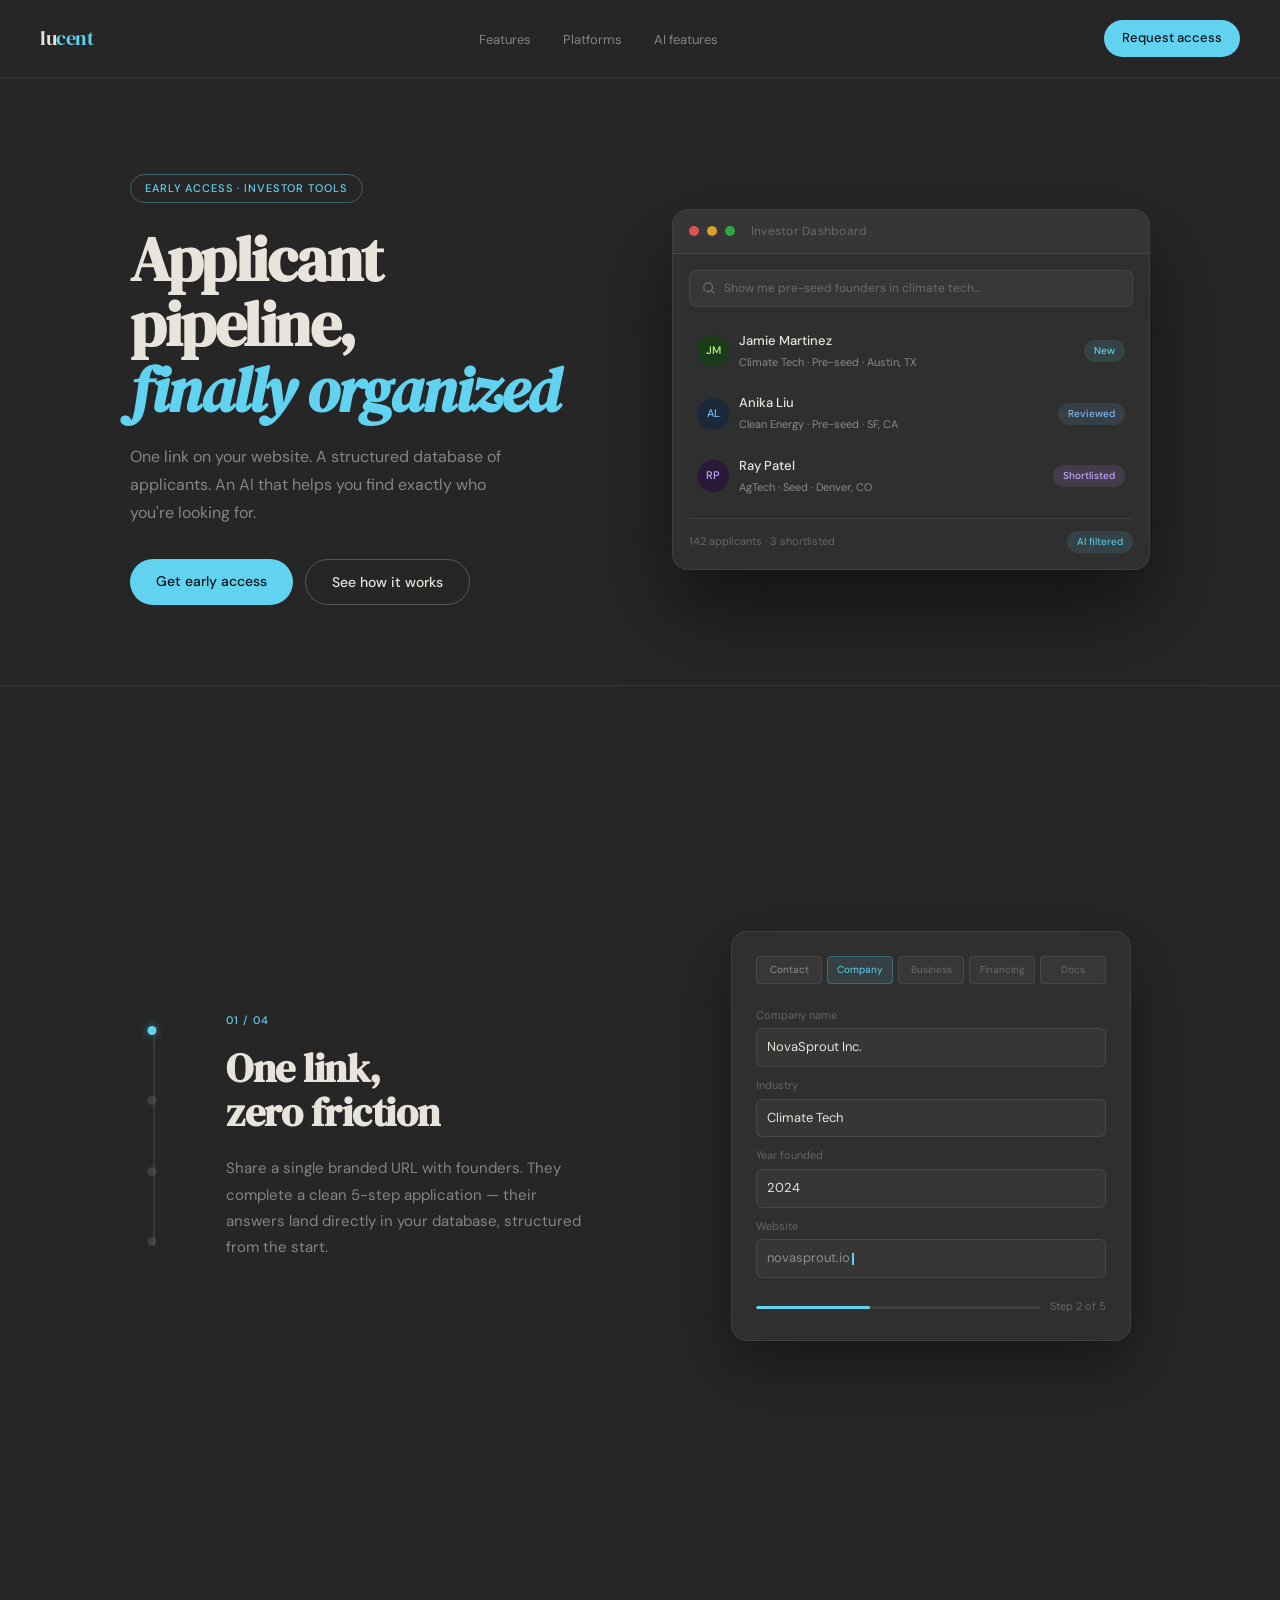
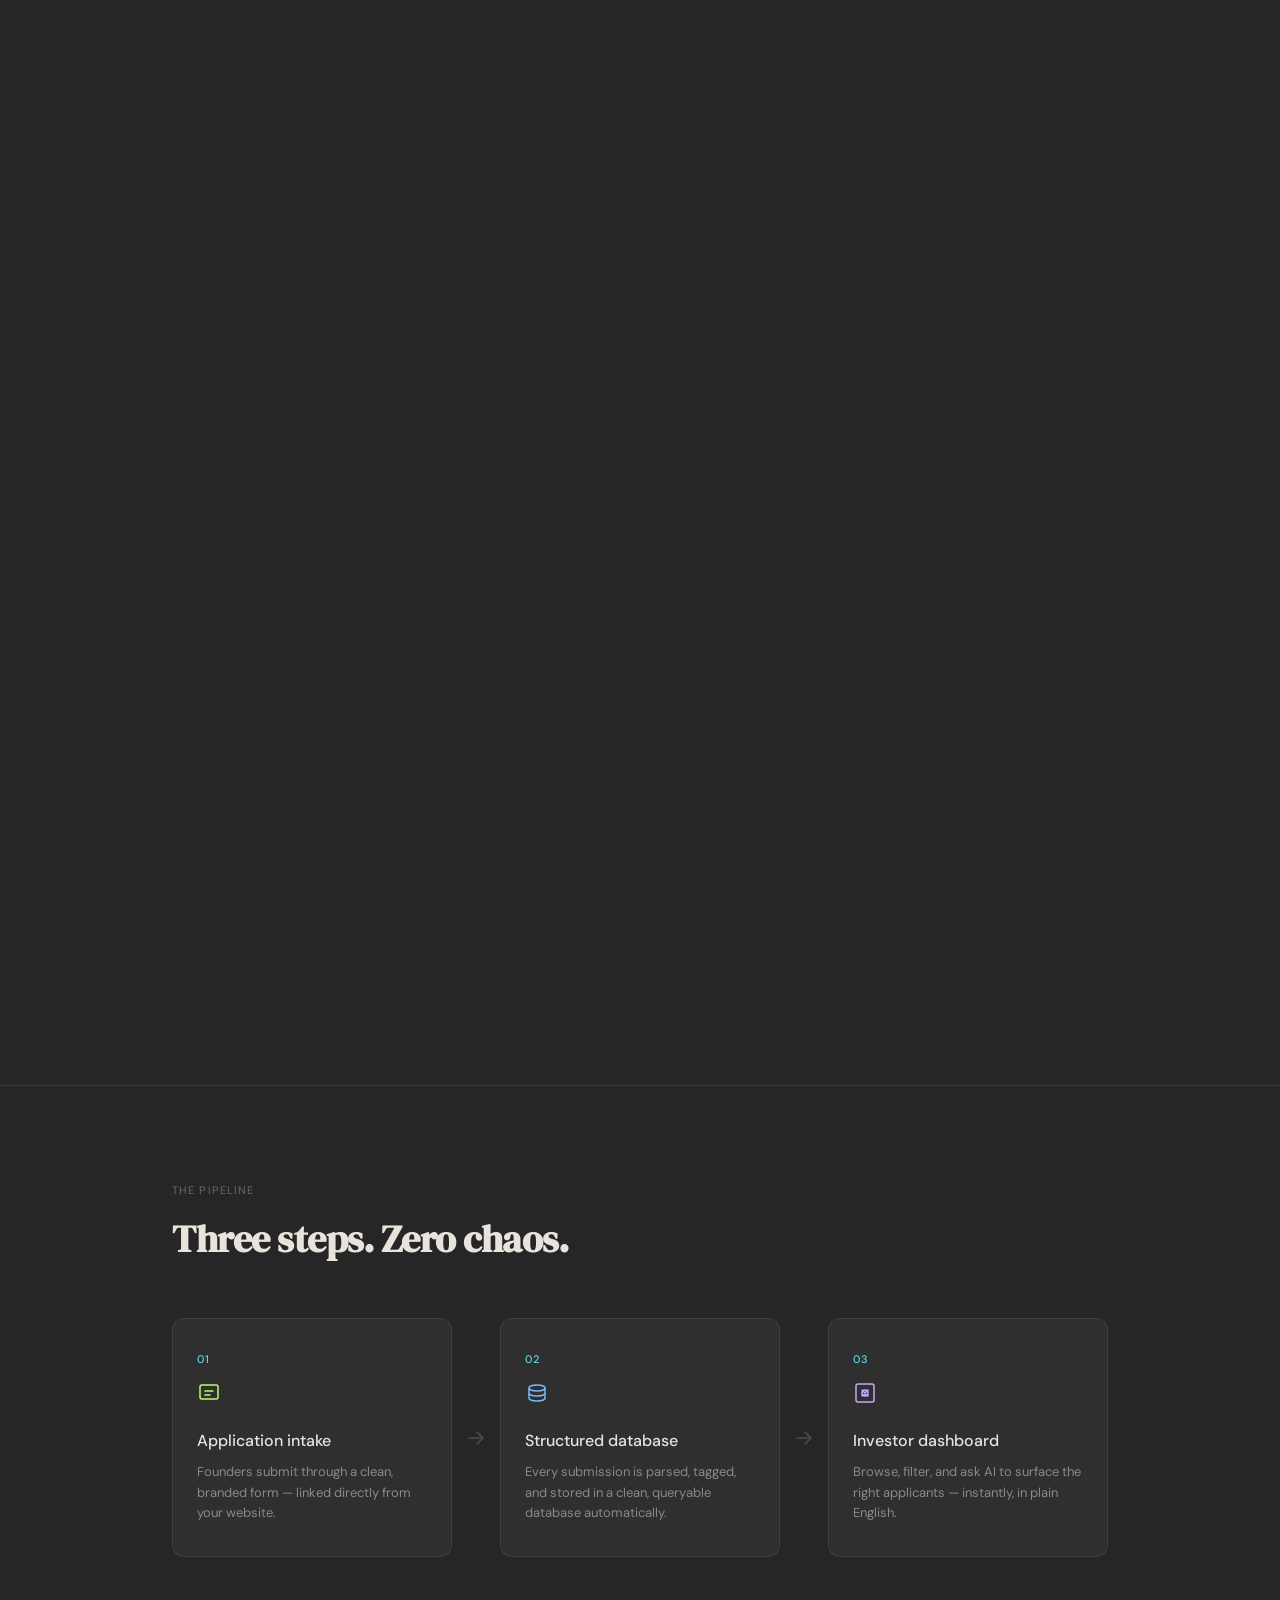
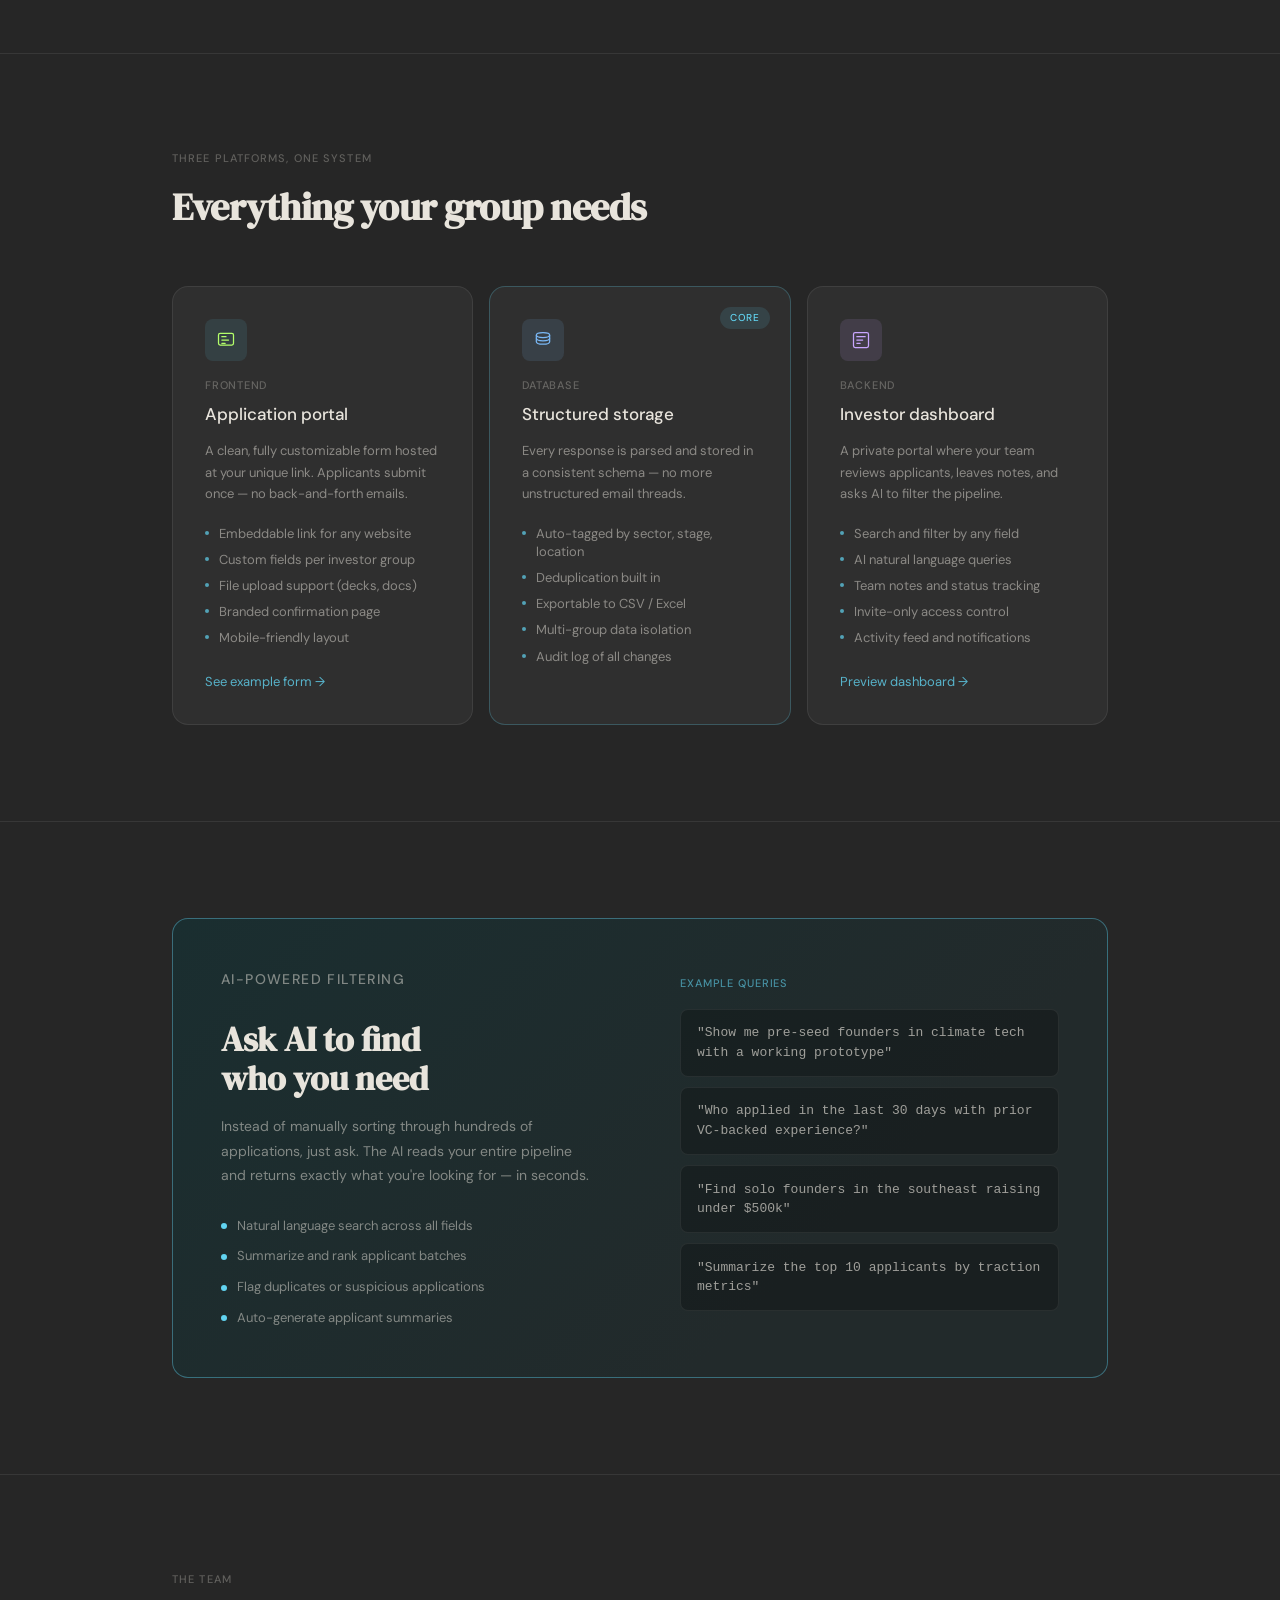
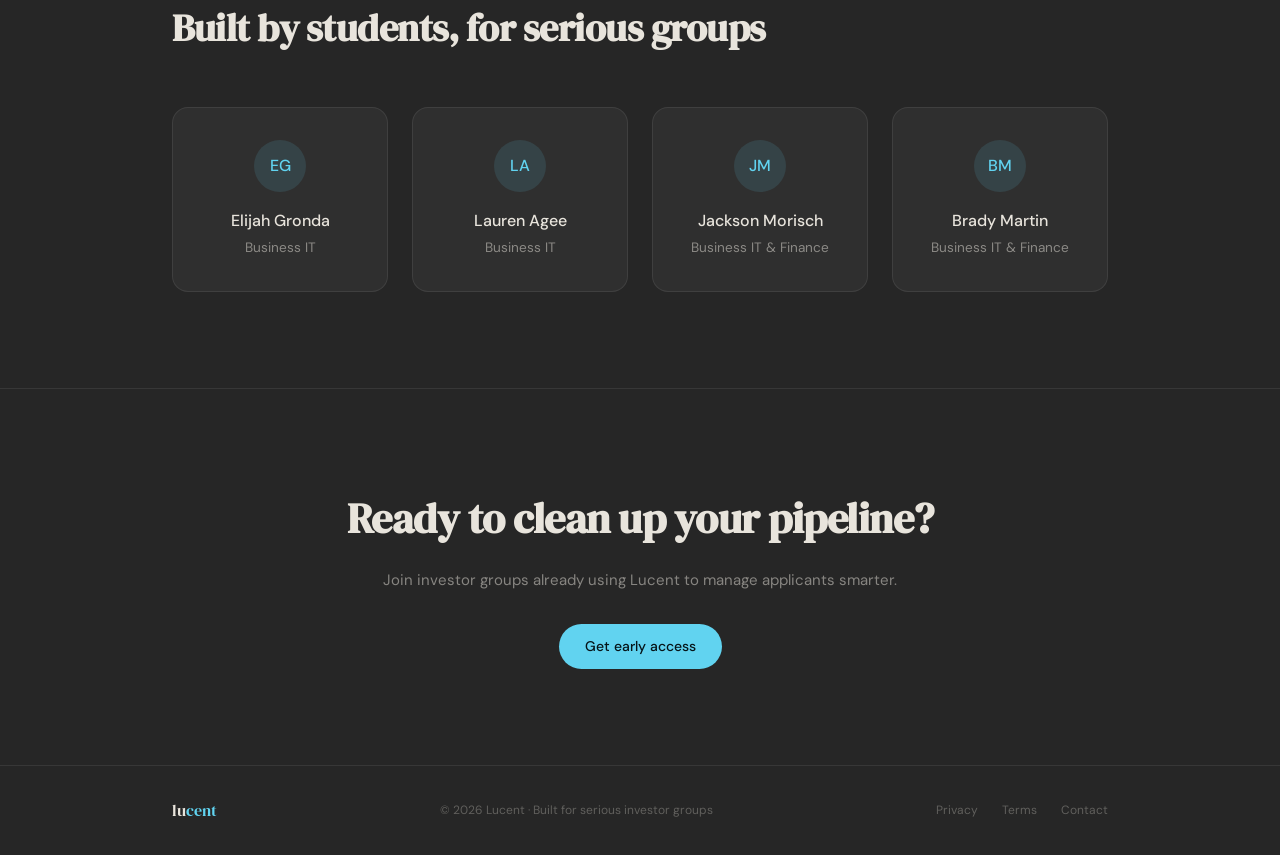
==== commit c1cd4f17: "Add sticky scroll feature section to landing page" ====
--- a/index.html
+++ b/index.html
@@ -15,7 +15,7 @@
   <nav class="nav">
     <div class="nav__logo">lu<span>cent</span></div>
     <ul class="nav__links">
-      <li><a href="#how-it-works">How it works</a></li>
+      <li><a href="#features">Features</a></li>
       <li><a href="#platforms">Platforms</a></li>
       <li><a href="#ai">AI features</a></li>
     </ul>
@@ -96,6 +96,146 @@
     </div>
   </section>
 
+  <!-- SCROLL FEATURES -->
+  <section class="sf-section" id="features">
+    <div class="sf-sticky">
+
+      <!-- Progress track -->
+      <div class="sf-track">
+        <div class="sf-track__bar"><div class="sf-track__fill" id="sfFill"></div></div>
+        <div class="sf-track__dots">
+          <button class="sf-dot sf-dot--active" data-step="0"></button>
+          <button class="sf-dot" data-step="1"></button>
+          <button class="sf-dot" data-step="2"></button>
+          <button class="sf-dot" data-step="3"></button>
+        </div>
+      </div>
+
+      <!-- Left: copy -->
+      <div class="sf-copy-wrap">
+        <div class="sf-copy sf-copy--active" data-panel="0">
+          <div class="sf-step-label">01 / 04</div>
+          <h2>One link,<br>zero friction</h2>
+          <p>Share a single branded URL with founders. They complete a clean 5-step application — their answers land directly in your database, structured from the start.</p>
+        </div>
+        <div class="sf-copy" data-panel="1">
+          <div class="sf-step-label">02 / 04</div>
+          <h2>Every application,<br>instantly organized</h2>
+          <p>Submissions are auto-tagged by sector, stage, location, and raise target the moment they arrive. No manual sorting. No data entry. Just a clean, searchable database.</p>
+        </div>
+        <div class="sf-copy" data-panel="2">
+          <div class="sf-step-label">03 / 04</div>
+          <h2>Review together,<br>decide faster</h2>
+          <p>Your whole team shares one dashboard. Open any applicant, leave notes, update their status, and generate a full diligence report with one click.</p>
+        </div>
+        <div class="sf-copy" data-panel="3">
+          <div class="sf-step-label">04 / 04</div>
+          <h2>Ask AI,<br>find anyone</h2>
+          <p>Type a plain-English question. The AI reads your entire pipeline and surfaces exactly who you're looking for — in seconds, not hours of manual filtering.</p>
+        </div>
+      </div>
+
+      <!-- Right: visuals -->
+      <div class="sf-visual-wrap">
+
+        <!-- Visual 0: Apply form -->
+        <div class="sf-visual sf-visual--active" data-visual="0">
+          <div class="sfv-card">
+            <div class="sfv-steps">
+              <div class="sfv-step sfv-step--done">Contact</div>
+              <div class="sfv-step sfv-step--active">Company</div>
+              <div class="sfv-step">Business</div>
+              <div class="sfv-step">Financing</div>
+              <div class="sfv-step">Docs</div>
+            </div>
+            <div class="sfv-fields">
+              <div class="sfv-field"><div class="sfv-label">Company name</div><div class="sfv-input sfv-input--filled">NovaSprout Inc.</div></div>
+              <div class="sfv-field"><div class="sfv-label">Industry</div><div class="sfv-input sfv-input--filled">Climate Tech</div></div>
+              <div class="sfv-field"><div class="sfv-label">Year founded</div><div class="sfv-input sfv-input--filled">2024</div></div>
+              <div class="sfv-field"><div class="sfv-label">Website</div><div class="sfv-input">novasprout.io<span class="sfv-cursor"></span></div></div>
+            </div>
+            <div class="sfv-footer">
+              <div class="sfv-progress-bar"><div class="sfv-progress-fill" style="width:40%"></div></div>
+              <span>Step 2 of 5</span>
+            </div>
+          </div>
+        </div>
+
+        <!-- Visual 1: Database table -->
+        <div class="sf-visual" data-visual="1">
+          <div class="sfv-card">
+            <div class="sfv-table-header">
+              <span>Founder</span><span>Sector</span><span>Stage</span><span>Status</span>
+            </div>
+            <div class="sfv-row">
+              <div class="sfv-row-name"><div class="sfv-av" style="background:rgba(97,211,240,0.15);color:#61d3f0">JM</div>Jamie Martinez</div>
+              <span class="sfv-tag">Climate Tech</span><span class="sfv-tag">Pre-seed</span>
+              <span class="sfv-badge sfv-badge--new">New</span>
+            </div>
+            <div class="sfv-row">
+              <div class="sfv-row-name"><div class="sfv-av" style="background:rgba(122,184,245,0.15);color:#7ab8f5">AL</div>Anika Liu</div>
+              <span class="sfv-tag">Clean Energy</span><span class="sfv-tag">Pre-seed</span>
+              <span class="sfv-badge sfv-badge--reviewed">Reviewed</span>
+            </div>
+            <div class="sfv-row">
+              <div class="sfv-row-name"><div class="sfv-av" style="background:rgba(201,166,255,0.15);color:#c9a6ff">RP</div>Ray Patel</div>
+              <span class="sfv-tag">AgTech</span><span class="sfv-tag">Seed</span>
+              <span class="sfv-badge sfv-badge--shortlisted">Shortlisted</span>
+            </div>
+            <div class="sfv-row sfv-row--dim">
+              <div class="sfv-row-name"><div class="sfv-av" style="background:rgba(97,211,240,0.1);color:#61d3f0">SK</div>Sara Kim</div>
+              <span class="sfv-tag">Fintech</span><span class="sfv-tag">Seed</span>
+              <span class="sfv-badge sfv-badge--new">New</span>
+            </div>
+            <div class="sfv-count">142 applicants · auto-tagged on submission</div>
+          </div>
+        </div>
+
+        <!-- Visual 2: Applicant drawer -->
+        <div class="sf-visual" data-visual="2">
+          <div class="sfv-card">
+            <div class="sfv-drawer-head">
+              <div class="sfv-av sfv-av--lg" style="background:rgba(97,211,240,0.15);color:#61d3f0">JM</div>
+              <div>
+                <div class="sfv-name">Jamie Martinez</div>
+                <div class="sfv-company">NovaSprout · Climate Tech</div>
+              </div>
+            </div>
+            <div class="sfv-drawer-row"><span>Raising</span><span>$350,000</span></div>
+            <div class="sfv-drawer-row"><span>Stage</span><span>Pre-seed</span></div>
+            <div class="sfv-drawer-row"><span>Location</span><span>Austin, TX</span></div>
+            <div class="sfv-drawer-row"><span>Revenue</span><span>$12k MRR</span></div>
+            <div class="sfv-status-row">
+              <button class="sfv-status-btn sfv-status-btn--active">Shortlist</button>
+              <button class="sfv-status-btn">Pass</button>
+              <button class="sfv-status-btn">Request info</button>
+            </div>
+            <div class="sfv-report-btn">✦ Generate diligence report</div>
+          </div>
+        </div>
+
+        <!-- Visual 3: AI search -->
+        <div class="sf-visual" data-visual="3">
+          <div class="sfv-card sfv-card--ai">
+            <div class="sfv-ai-label">✦ AI search</div>
+            <div class="sfv-ai-query">"Show me pre-seed founders in climate tech with a working prototype"</div>
+            <div class="sfv-ai-result">
+              <div class="sfv-ai-row">→ <strong>Jamie Martinez</strong> — NovaSprout · Climate Tech · Austin, TX</div>
+              <div class="sfv-ai-row">→ <strong>Anika Liu</strong> — SolarForm · Clean Energy · SF, CA</div>
+              <div class="sfv-ai-row">→ <strong>Carlos Rivera</strong> — AeroRoot · AgTech · Denver, CO</div>
+            </div>
+            <div class="sfv-ai-chips">
+              <span class="sfv-chip">Prior VC experience</span>
+              <span class="sfv-chip">Solo founders</span>
+              <span class="sfv-chip">Top by traction</span>
+            </div>
+          </div>
+        </div>
+
+      </div>
+    </div>
+  </section>
+
   <!-- HOW IT WORKS -->
   <section class="flow-section" id="how-it-works">
     <div class="container">
--- a/style.css
+++ b/style.css
@@ -8,18 +8,18 @@
 *, *::before, *::after { box-sizing: border-box; margin: 0; padding: 0; }
 
 :root {
-  --bg:         #EEF2F7;
-  --bg-card:    #FFFFFF;
-  --bg-card-2:  #F5F8FC;
-  --accent:     #3B82F6;
-  --accent-dim: rgba(59,130,246,0.10);
-  --blue:       #60A5FA;
-  --purple:     #A78BFA;
-  --text:       #0F172A;
-  --text-muted: rgba(15,23,42,0.55);
-  --text-dim:   rgba(15,23,42,0.35);
-  --border:     rgba(15,23,42,0.09);
-  --border-hover: rgba(59,130,246,0.35);
+  --bg:         #262626;
+  --bg-card:    #2f2f2f;
+  --bg-card-2:  #363636;
+  --accent:     #61d3f0;
+  --accent-dim: rgba(97,211,240,0.12);
+  --blue:       #7ab8f5;
+  --purple:     #c9a6ff;
+  --text:       #E8E4DC;
+  --text-muted: rgba(232,228,220,0.5);
+  --text-dim:   rgba(232,228,220,0.3);
+  --border:     rgba(255,255,255,0.08);
+  --border-hover: rgba(97,211,240,0.3);
   --radius-sm:  8px;
   --radius-md:  12px;
   --radius-lg:  16px;
@@ -63,20 +63,20 @@
 }
 .btn--primary {
   background: var(--accent);
-  color: #ffffff;
+  color: #061418;
 }
 .btn--primary:hover { opacity: 0.85; }
 
 .btn--ghost {
   background: transparent;
   color: var(--text);
-  border: 0.5px solid rgba(15,23,42,0.2);
-}
-.btn--ghost:hover { border-color: rgba(15,23,42,0.45); }
+  border: 0.5px solid rgba(232,228,220,0.25);
+}
+.btn--ghost:hover { border-color: rgba(232,228,220,0.55); }
 
 .btn--cta {
   background: var(--accent);
-  color: #ffffff;
+  color: #061418;
   font-size: 13px;
   padding: 8px 18px;
 }
@@ -107,7 +107,7 @@
   letter-spacing: 0.08em;
   text-transform: uppercase;
   color: var(--accent);
-  border: 0.5px solid rgba(59,130,246,0.35);
+  border: 0.5px solid rgba(97,211,240,0.35);
   padding: 5px 14px;
   border-radius: var(--radius-pill);
   margin-bottom: 1.5rem;
@@ -125,7 +125,7 @@
   border-bottom: 0.5px solid var(--border);
   position: sticky;
   top: 0;
-  background: rgba(238,242,247,0.95);
+  background: rgba(38,38,38,0.95);
   backdrop-filter: blur(10px);
   -webkit-backdrop-filter: blur(10px);
   z-index: 100;
@@ -238,7 +238,7 @@
   border: 0.5px solid var(--border);
   border-radius: var(--radius-lg);
   overflow: hidden;
-  box-shadow: 0 20px 60px rgba(15,23,42,0.12);
+  box-shadow: 0 40px 80px rgba(0,0,0,0.5);
 }
 
 .mock-card__header {
@@ -268,7 +268,7 @@
   display: flex;
   align-items: center;
   gap: 8px;
-  background: rgba(0,0,0,0.04);
+  background: rgba(255,255,255,0.04);
   border: 0.5px solid var(--border);
   border-radius: var(--radius-sm);
   padding: 8px 12px;
@@ -287,7 +287,7 @@
   border-radius: var(--radius-sm);
   transition: background 0.2s;
 }
-.mock-row:hover { background: rgba(0,0,0,0.03); }
+.mock-row:hover { background: rgba(255,255,255,0.03); }
 
 .mock-avatar {
   width: 32px;
@@ -317,7 +317,7 @@
   border-radius: var(--radius-pill);
   flex-shrink: 0;
 }
-.mock-badge.green  { background: rgba(59,130,246,0.12); color: var(--accent); }
+.mock-badge.green  { background: rgba(97,211,240,0.12); color: var(--accent); }
 .mock-badge.blue   { background: rgba(122,184,245,0.12); color: var(--blue); }
 .mock-badge.purple { background: rgba(201,166,255,0.12); color: var(--purple); }
 
@@ -337,6 +337,359 @@
   background: var(--accent-dim);
   padding: 3px 10px;
   border-radius: var(--radius-pill);
+}
+
+/* =============================================
+   SCROLL FEATURES
+   ============================================= */
+.sf-section {
+  height: 400vh;
+  position: relative;
+  border-top: 0.5px solid var(--border);
+}
+
+.sf-sticky {
+  position: sticky;
+  top: 0;
+  height: 100vh;
+  display: grid;
+  grid-template-columns: 48px 1fr 1fr;
+  gap: 3rem;
+  align-items: center;
+  max-width: 1100px;
+  margin: 0 auto;
+  padding: 0 2.5rem;
+  overflow: hidden;
+}
+
+/* --- Progress track --- */
+.sf-track {
+  display: flex;
+  flex-direction: column;
+  align-items: center;
+  position: relative;
+  height: 220px;
+  flex-shrink: 0;
+}
+
+.sf-track__bar {
+  width: 1.5px;
+  height: 100%;
+  background: rgba(255,255,255,0.08);
+  border-radius: 4px;
+  position: relative;
+  overflow: hidden;
+}
+
+.sf-track__fill {
+  position: absolute;
+  top: 0;
+  left: 0;
+  width: 100%;
+  height: 0%;
+  background: var(--accent);
+  border-radius: 4px;
+  transition: height 0.08s linear;
+}
+
+.sf-track__dots {
+  position: absolute;
+  top: 0;
+  left: 50%;
+  transform: translateX(-50%);
+  height: 100%;
+  display: flex;
+  flex-direction: column;
+  justify-content: space-between;
+  padding: 0;
+}
+
+.sf-dot {
+  width: 9px;
+  height: 9px;
+  border-radius: 50%;
+  background: rgba(255,255,255,0.12);
+  border: none;
+  cursor: pointer;
+  padding: 0;
+  transition: background 0.3s, box-shadow 0.3s;
+  margin-left: -4px;
+}
+
+.sf-dot--active {
+  background: var(--accent);
+  box-shadow: 0 0 10px rgba(97,211,240,0.5);
+}
+
+/* --- Copy --- */
+.sf-copy-wrap {
+  position: relative;
+  min-height: 260px;
+}
+
+.sf-copy {
+  position: absolute;
+  top: 50%;
+  transform: translateY(calc(-50% + 20px));
+  opacity: 0;
+  transition: opacity 0.55s ease, transform 0.55s ease;
+  pointer-events: none;
+}
+
+.sf-copy--active {
+  opacity: 1;
+  transform: translateY(-50%);
+  pointer-events: auto;
+}
+
+.sf-step-label {
+  font-size: 11px;
+  font-weight: 500;
+  letter-spacing: 0.1em;
+  text-transform: uppercase;
+  color: var(--accent);
+  margin-bottom: 1rem;
+}
+
+.sf-copy h2 {
+  font-family: var(--font-serif);
+  font-size: clamp(28px, 3.2vw, 40px);
+  line-height: 1.12;
+  letter-spacing: -0.5px;
+  color: var(--text);
+  margin-bottom: 1.25rem;
+}
+
+.sf-copy p {
+  font-size: 15px;
+  color: var(--text-muted);
+  line-height: 1.75;
+  max-width: 360px;
+}
+
+/* --- Visuals --- */
+.sf-visual-wrap {
+  position: relative;
+  height: 440px;
+}
+
+.sf-visual {
+  position: absolute;
+  inset: 0;
+  display: flex;
+  align-items: center;
+  justify-content: center;
+  opacity: 0;
+  transform: translateY(28px) scale(0.97);
+  transition: opacity 0.55s ease, transform 0.55s ease;
+  pointer-events: none;
+}
+
+.sf-visual--active {
+  opacity: 1;
+  transform: translateY(0) scale(1);
+  pointer-events: auto;
+}
+
+/* Shared card */
+.sfv-card {
+  background: var(--bg-card);
+  border: 0.5px solid var(--border);
+  border-radius: var(--radius-lg);
+  padding: 1.5rem;
+  width: 100%;
+  max-width: 400px;
+  box-shadow: 0 24px 64px rgba(0,0,0,0.4);
+}
+
+/* Apply form mockup */
+.sfv-steps {
+  display: flex;
+  gap: 5px;
+  margin-bottom: 1.4rem;
+}
+.sfv-step {
+  flex: 1;
+  font-size: 10px;
+  text-align: center;
+  padding: 5px 2px;
+  border-radius: 4px;
+  background: rgba(255,255,255,0.04);
+  color: var(--text-dim);
+  border: 0.5px solid var(--border);
+}
+.sfv-step--active {
+  background: rgba(97,211,240,0.1);
+  color: var(--accent);
+  border-color: rgba(97,211,240,0.3);
+}
+.sfv-step--done { color: var(--text-muted); }
+
+.sfv-fields { display: flex; flex-direction: column; gap: 10px; margin-bottom: 1.25rem; }
+.sfv-field { display: flex; flex-direction: column; gap: 4px; }
+.sfv-label { font-size: 11px; color: var(--text-dim); }
+.sfv-input {
+  font-size: 13px;
+  padding: 8px 10px;
+  border-radius: 6px;
+  border: 0.5px solid var(--border);
+  background: var(--bg-card-2);
+  color: var(--text-muted);
+}
+.sfv-input--filled { color: var(--text); }
+.sfv-cursor {
+  display: inline-block;
+  width: 1.5px;
+  height: 12px;
+  background: var(--accent);
+  margin-left: 2px;
+  vertical-align: middle;
+  animation: sfv-blink 1s infinite;
+}
+@keyframes sfv-blink { 0%,100%{opacity:1} 50%{opacity:0} }
+
+.sfv-footer { display: flex; align-items: center; gap: 10px; }
+.sfv-progress-bar {
+  flex: 1;
+  height: 3px;
+  background: rgba(255,255,255,0.08);
+  border-radius: 4px;
+  overflow: hidden;
+}
+.sfv-progress-fill { height: 100%; background: var(--accent); border-radius: 4px; }
+.sfv-footer span { font-size: 11px; color: var(--text-dim); white-space: nowrap; }
+
+/* Table mockup */
+.sfv-table-header {
+  display: grid;
+  grid-template-columns: 2fr 1.2fr 0.8fr 1fr;
+  font-size: 10px;
+  color: var(--text-dim);
+  letter-spacing: 0.06em;
+  text-transform: uppercase;
+  padding-bottom: 10px;
+  border-bottom: 0.5px solid var(--border);
+  margin-bottom: 4px;
+}
+.sfv-row {
+  display: grid;
+  grid-template-columns: 2fr 1.2fr 0.8fr 1fr;
+  align-items: center;
+  padding: 8px 0;
+  border-bottom: 0.5px solid rgba(255,255,255,0.03);
+}
+.sfv-row--dim { opacity: 0.45; }
+.sfv-row-name {
+  display: flex;
+  align-items: center;
+  gap: 8px;
+  font-size: 12px;
+  color: var(--text);
+  font-weight: 500;
+}
+.sfv-av {
+  width: 26px; height: 26px;
+  border-radius: 50%;
+  display: flex; align-items: center; justify-content: center;
+  font-size: 9px; font-weight: 500; flex-shrink: 0;
+}
+.sfv-av--lg { width: 40px; height: 40px; font-size: 13px; }
+.sfv-tag { font-size: 11px; color: var(--text-muted); }
+.sfv-badge {
+  font-size: 10px; font-weight: 500;
+  padding: 2px 8px; border-radius: 100px; white-space: nowrap;
+}
+.sfv-badge--new { background: rgba(97,211,240,0.1); color: var(--accent); }
+.sfv-badge--reviewed { background: rgba(122,184,245,0.1); color: var(--blue); }
+.sfv-badge--shortlisted { background: rgba(201,166,255,0.12); color: var(--purple); }
+.sfv-count {
+  font-size: 11px; color: var(--text-dim);
+  margin-top: 12px; padding-top: 10px;
+  border-top: 0.5px solid var(--border);
+}
+
+/* Drawer mockup */
+.sfv-drawer-head {
+  display: flex; align-items: center; gap: 12px;
+  margin-bottom: 1.25rem; padding-bottom: 1rem;
+  border-bottom: 0.5px solid var(--border);
+}
+.sfv-name { font-size: 15px; font-weight: 500; color: var(--text); margin-bottom: 2px; }
+.sfv-company { font-size: 12px; color: var(--text-muted); }
+.sfv-drawer-row {
+  display: flex; justify-content: space-between;
+  font-size: 13px; padding: 7px 0;
+  border-bottom: 0.5px solid rgba(255,255,255,0.04);
+}
+.sfv-drawer-row span:first-child { color: var(--text-dim); }
+.sfv-drawer-row span:last-child { color: var(--text-muted); }
+.sfv-status-row { display: flex; gap: 6px; margin-top: 1rem; margin-bottom: 0.75rem; }
+.sfv-status-btn {
+  font-size: 12px; padding: 5px 12px; border-radius: 100px;
+  border: 0.5px solid var(--border); background: transparent;
+  color: var(--text-muted); cursor: pointer; font-family: var(--font-sans);
+}
+.sfv-status-btn--active {
+  background: rgba(97,211,240,0.1);
+  border-color: rgba(97,211,240,0.3);
+  color: var(--accent);
+}
+.sfv-report-btn {
+  font-size: 12px; color: var(--text-dim);
+  padding: 8px 12px; border: 0.5px solid var(--border);
+  border-radius: 6px; text-align: center;
+  background: rgba(255,255,255,0.02);
+}
+
+/* AI mockup */
+.sfv-card--ai { background: linear-gradient(135deg, #1a2e30, #222a2b); }
+.sfv-ai-label {
+  font-size: 11px; color: var(--accent);
+  font-weight: 500; letter-spacing: 0.06em; margin-bottom: 12px;
+}
+.sfv-ai-query {
+  background: rgba(0,0,0,0.3);
+  border: 0.5px solid rgba(97,211,240,0.25);
+  border-radius: 8px; padding: 12px;
+  font-size: 13px; color: var(--text-muted);
+  line-height: 1.5; margin-bottom: 14px; font-style: italic;
+}
+.sfv-ai-result {
+  background: rgba(0,0,0,0.2);
+  border-left: 2px solid rgba(97,211,240,0.4);
+  border-radius: 0 4px 4px 0;
+  padding: 10px 12px; margin-bottom: 14px;
+}
+.sfv-ai-row { font-size: 12px; color: var(--text-muted); padding: 3px 0; line-height: 1.5; }
+.sfv-ai-row strong { color: var(--text); }
+.sfv-ai-chips { display: flex; gap: 6px; flex-wrap: wrap; }
+.sfv-chip {
+  font-size: 11px; padding: 4px 10px; border-radius: 100px;
+  background: rgba(97,211,240,0.08);
+  border: 0.5px solid rgba(97,211,240,0.2);
+  color: rgba(97,211,240,0.7);
+}
+
+/* Mobile */
+@media (max-width: 820px) {
+  .sf-section { height: auto; }
+  .sf-sticky {
+    position: static;
+    grid-template-columns: 1fr;
+    height: auto;
+    gap: 2rem;
+    padding: 4rem 1.5rem;
+  }
+  .sf-track { display: none; }
+  .sf-copy-wrap { min-height: auto; }
+  .sf-copy {
+    position: static;
+    transform: none;
+    opacity: 1;
+    display: none;
+  }
+  .sf-copy--active { display: block; }
+  .sf-visual-wrap { height: 360px; }
 }
 
 /* =============================================
@@ -416,7 +769,7 @@
   gap: 0;
 }
 .platform-card:hover { border-color: rgba(255,255,255,0.18); }
-.platform-card--featured { border-color: rgba(59,130,246,0.25); }
+.platform-card--featured { border-color: rgba(97,211,240,0.25); }
 
 .platform-card__badge {
   position: absolute;
@@ -441,7 +794,7 @@
   justify-content: center;
   margin-bottom: 1rem;
 }
-.icon--green { background: rgba(59,130,246,0.1); }
+.icon--green { background: rgba(97,211,240,0.1); }
 .icon--blue  { background: rgba(122,184,245,0.12); }
 .icon--purple { background: rgba(201,166,255,0.12); }
 
@@ -515,8 +868,8 @@
   grid-template-columns: 1fr 1fr;
   gap: 5rem;
   align-items: center;
-  background: linear-gradient(135deg, #dbeafe 0%, #e0f2fe 70%);
-  border: 0.5px solid rgba(59,130,246,0.25);
+  background: linear-gradient(135deg, #1a2e30 0%, #222a2b 70%);
+  border: 0.5px solid rgba(97,211,240,0.4);
   border-radius: var(--radius-lg);
   padding: 3rem;
 }
@@ -560,24 +913,24 @@
   font-weight: 500;
   letter-spacing: 0.08em;
   text-transform: uppercase;
-  color: rgba(59,130,246,0.75);
+  color: rgba(97,211,240,0.6);
   margin-bottom: 1rem;
 }
 
 .query-box {
-  background: rgba(255,255,255,0.7);
-  border: 0.5px solid rgba(59,130,246,0.15);
+  background: rgba(0,0,0,0.25);
+  border: 0.5px solid rgba(255,255,255,0.07);
   border-radius: var(--radius-sm);
   padding: 0.85rem 1rem;
   font-size: 13px;
-  color: rgba(15,23,42,0.7);
+  color: rgba(232,228,220,0.65);
   font-family: 'DM Mono', monospace, var(--font-sans);
   margin-bottom: 10px;
   line-height: 1.5;
   transition: border-color 0.2s;
   cursor: default;
 }
-.query-box:hover { border-color: rgba(59,130,246,0.25); }
+.query-box:hover { border-color: rgba(97,211,240,0.25); }
 
 /* =============================================
    CTA SECTION
